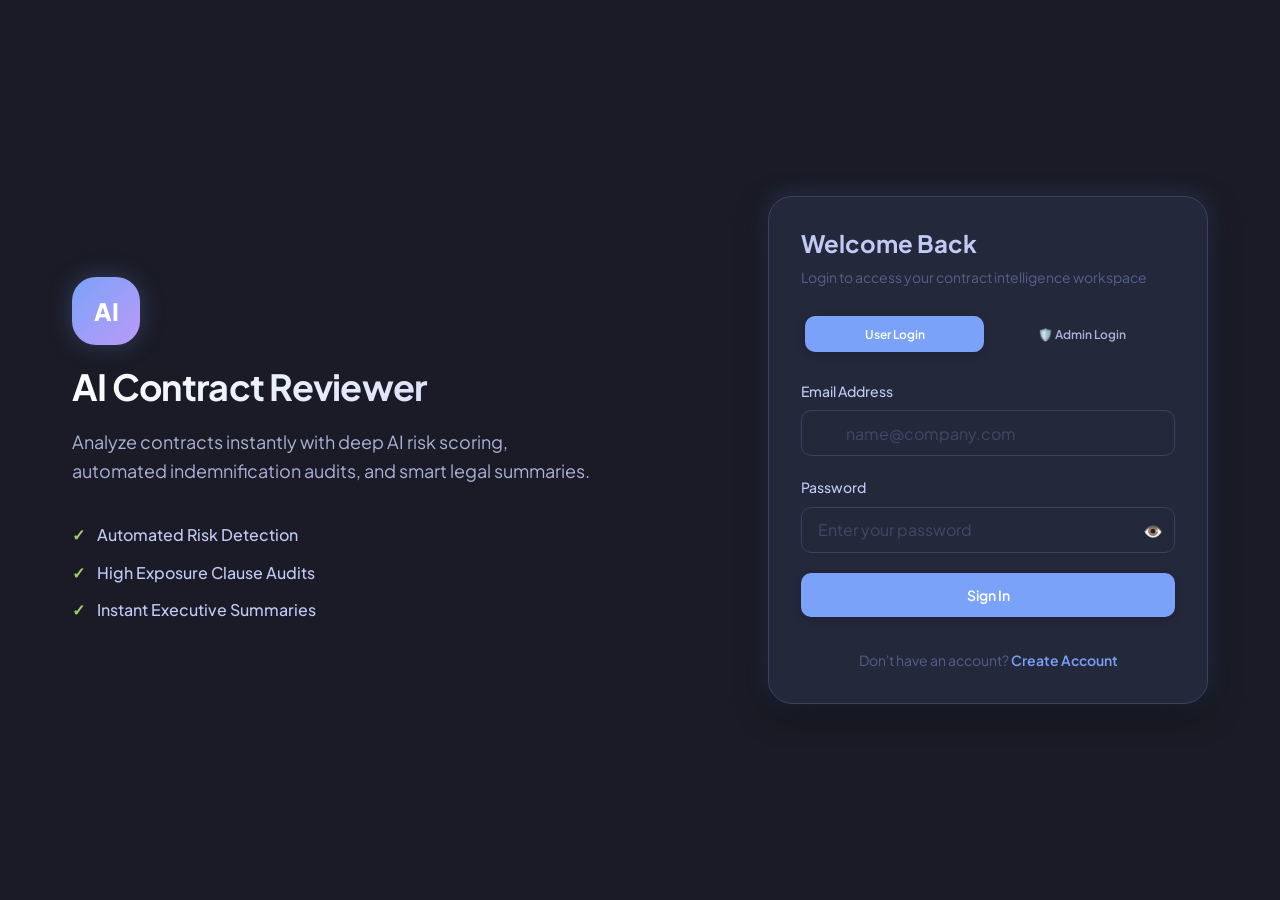
==== Frontend/admin.html @ f188f784 "exist project" ====
<!doctype html>
<html lang="en">
  <head>
    <meta charset="UTF-8" />
    <meta name="viewport" content="width=device-width, initial-scale=1.0" />
    <meta name="description" content="AI Contract Reviewer - Admin Control Panel" />
    <title>AI Contract Reviewer - Admin Panel</title>

    <!-- Global Theme & Component Styles -->
    <link rel="stylesheet" href="./css/theme.css" />
    <link rel="stylesheet" href="./css/components/button.css" />
    <link rel="stylesheet" href="./css/components/card.css" />
    <link rel="stylesheet" href="./css/components/badge.css" />
    <link rel="stylesheet" href="./css/components/input.css" />
    <link rel="stylesheet" href="./css/dashboard.css" />
    <style>
      .admin-badge {
        background: var(--gradient-primary);
        color: #ffffff;
        padding: 0.2rem 0.6rem;
        border-radius: var(--radius-sm);
        font-size: var(--font-xs);
        font-weight: var(--weight-bold);
        letter-spacing: 0.05em;
        text-transform: uppercase;
      }
      .admin-table-container {
        overflow-x: auto;
        border-radius: var(--radius-md);
        border: 1px solid var(--color-border);
        background: var(--color-surface);
      }
      .admin-table {
        width: 100%;
        border-collapse: collapse;
        text-align: left;
        font-size: var(--font-sm);
      }
      .admin-table th, .admin-table td {
        padding: var(--space-4);
        border-bottom: 1px solid var(--color-border-subtle);
      }
      .admin-table th {
        background: var(--color-surface-elevated);
        color: var(--color-text-light);
        font-weight: var(--weight-semibold);
      }
      .admin-table tr:hover {
        background: var(--color-surface-hover);
      }
      .admin-filters {
        display: flex;
        gap: var(--space-4);
        margin-bottom: var(--space-4);
        align-items: center;
        flex-wrap: wrap;
      }
      .pagination {
        display: flex;
        justify-content: space-between;
        align-items: center;
        margin-top: var(--space-4);
      }
      .admin-tab-content {
        display: none;
      }
      .admin-tab-content.active {
        display: block;
      }
      .modal-detail-row {
        display: flex;
        justify-content: space-between;
        padding: var(--space-2) 0;
        border-bottom: 1px solid var(--color-border-subtle);
      }
      .modal-detail-label {
        color: var(--color-text-muted);
        font-weight: var(--weight-medium);
      }
    </style>
  </head>

  <body>
    <!-- Toast Notification Container -->
    <div id="toast-container" class="toast-container"></div>

    <!-- Detail View / Edit Modal -->
    <div id="adminModal" class="modal-backdrop" style="display: none;">
      <div class="modal-content" style="max-width: 650px;">
        <div class="card-header">
          <h2 id="modalTitle" class="card-title">Details</h2>
          <button id="closeModalBtn" class="btn btn-ghost btn-sm" aria-label="Close modal">✕</button>
        </div>
        <div id="modalBody" style="padding: 1.5rem 0;">
          <!-- Dynamic Content -->
        </div>
        <div class="card-footer" style="padding-top: 1rem;">
          <button type="button" id="closeModalFooterBtn" class="btn btn-ghost">Close</button>
        </div>
      </div>
    </div>

    <div class="dashboard">
      <!-- Sidebar -->
      <aside class="sidebar">
        <div class="sidebar-brand">
          <div class="sidebar-logo">ADM</div>
          <h2 class="sidebar-title">Admin Panel</h2>
        </div>

        <nav class="sidebar-nav">
          <button type="button" class="nav-item active" data-admin-tab="dashboard">
            <span class="nav-icon">📈</span> Dashboard Overview
          </button>
          <button type="button" class="nav-item" data-admin-tab="users">
            <span class="nav-icon">👥</span> Manage Users
          </button>
          <button type="button" class="nav-item" data-admin-tab="contracts">
            <span class="nav-icon">📑</span> Manage Contracts
          </button>
        </nav>

        <div class="sidebar-footer">
          <a href="dashboard.html" class="btn btn-outline btn-block mb-2" style="margin-bottom: 0.5rem; text-decoration: none; text-align: center; display: block;">
            👤 User View
          </a>
          <button id="adminLogoutBtn" class="btn btn-ghost btn-block">
            🚪 Logout
          </button>
        </div>
      </aside>

      <!-- Main Admin Content Area -->
      <main class="dashboard-main">
        <!-- Top Navigation Header -->
        <header class="dashboard-header">
          <div class="page-title">
            <h1 id="admin-page-heading">Admin Dashboard</h1>
            <p id="admin-page-subheading">System statistics and overall platform control</p>
          </div>

          <div class="navbar-actions">
            <span class="admin-badge">SYSTEM ADMIN</span>
            <div class="user-profile">
              <div class="avatar" id="admin-avatar">A</div>
              <span id="admin-username" class="username-text">Admin</span>
            </div>
          </div>
        </header>

        <!-- DASHBOARD STATS TAB -->
        <section id="tab-dashboard" class="admin-tab-content active">
          <div class="stats-grid">
            <div class="stat-card">
              <div class="stat-header">
                <span class="stat-title">Total Users</span>
                <span class="stat-icon">👥</span>
              </div>
              <div class="stat-value" id="stat-total-users">0</div>
              <div class="stat-footer">
                <span id="stat-active-users" class="stat-trend trend-up">0 Active Users</span>
              </div>
            </div>

            <div class="stat-card">
              <div class="stat-header">
                <span class="stat-title">Total Contracts</span>
                <span class="stat-icon">📄</span>
              </div>
              <div class="stat-value" id="stat-total-contracts">0</div>
              <div class="stat-footer">
                <span id="stat-completed-contracts" class="stat-trend">0 Analyzed</span>
              </div>
            </div>

            <div class="stat-card">
              <div class="stat-header">
                <span class="stat-title">Total Analyses</span>
                <span class="stat-icon">⚡</span>
              </div>
              <div class="stat-value" id="stat-total-analyses">0</div>
              <div class="stat-footer">
                <span id="stat-failed-contracts" class="stat-trend trend-down">0 Failed</span>
              </div>
            </div>

            <div class="stat-card">
              <div class="stat-header">
                <span class="stat-title">Pending Tasks</span>
                <span class="stat-icon">⏳</span>
              </div>
              <div class="stat-value" id="stat-pending-contracts">0</div>
              <div class="stat-footer">
                <span class="stat-trend">Contracts in queue</span>
              </div>
            </div>
          </div>
        </section>

        <!-- USERS MANAGEMENT TAB -->
        <section id="tab-users" class="admin-tab-content">
          <div class="card">
            <div class="admin-filters">
              <input type="text" id="userSearchInput" class="input" placeholder="Search by username or email..." style="max-width: 300px;" />
              <select id="userActiveFilter" class="input" style="max-width: 180px;">
                <option value="">All Statuses</option>
                <option value="true">Active Only</option>
                <option value="false">Inactive Only</option>
              </select>
              <button id="refreshUsersBtn" class="btn btn-secondary btn-sm">🔄 Refresh</button>
            </div>

            <div class="admin-table-container">
              <table class="admin-table">
                <thead>
                  <tr>
                    <th>ID</th>
                    <th>User</th>
                    <th>Email</th>
                    <th>Status</th>
                    <th>Role</th>
                    <th>Created</th>
                    <th>Actions</th>
                  </tr>
                </thead>
                <tbody id="usersTableBody">
                  <tr><td colspan="7" style="text-align: center;">Loading users...</td></tr>
                </tbody>
              </table>
            </div>

            <div class="pagination">
              <button id="prevUsersBtn" class="btn btn-outline btn-sm" disabled>Previous</button>
              <span id="usersPageInfo" class="text-sm">Page 1</span>
              <button id="nextUsersBtn" class="btn btn-outline btn-sm" disabled>Next</button>
            </div>
          </div>
        </section>

        <!-- CONTRACTS MANAGEMENT TAB -->
        <section id="tab-contracts" class="admin-tab-content">
          <div class="card">
            <div class="admin-filters">
              <input type="text" id="contractSearchInput" class="input" placeholder="Search filename..." style="max-width: 250px;" />
              <select id="contractStatusFilter" class="input" style="max-width: 180px;">
                <option value="">All Statuses</option>
                <option value="uploaded">Uploaded</option>
                <option value="processing">Processing</option>
                <option value="completed">Completed</option>
                <option value="failed">Failed</option>
              </select>
              <button id="refreshContractsBtn" class="btn btn-secondary btn-sm">🔄 Refresh</button>
            </div>

            <div class="admin-table-container">
              <table class="admin-table">
                <thead>
                  <tr>
                    <th>ID</th>
                    <th>Filename</th>
                    <th>User ID</th>
                    <th>Status</th>
                    <th>Size</th>
                    <th>Created</th>
                    <th>Actions</th>
                  </tr>
                </thead>
                <tbody id="contractsTableBody">
                  <tr><td colspan="7" style="text-align: center;">Loading contracts...</td></tr>
                </tbody>
              </table>
            </div>

            <div class="pagination">
              <button id="prevContractsBtn" class="btn btn-outline btn-sm" disabled>Previous</button>
              <span id="contractsPageInfo" class="text-sm">Page 1</span>
              <button id="nextContractsBtn" class="btn btn-outline btn-sm" disabled>Next</button>
            </div>
          </div>
        </section>

      </main>
    </div>

    <!-- API Client & Admin Logic -->
    <script src="./js/api.js"></script>
    <script src="./js/admin.js"></script>
  </body>
</html>
---- Frontend/css/theme.css ----
/* ==========================================
   AI Contract Reviewer - Design System Theme
   Theme: Tokyo Night AI SaaS
========================================== */

@import url('https://fonts.googleapis.com/css2?family=Plus+Jakarta+Sans:wght@300;400;500;600;700;800&family=JetBrains+Mono:wght@400;500;600&display=swap');

:root {
  /* Color Palette - Tokyo Night Premium Dark */
  --color-bg: #1a1b26;
  --color-bg-secondary: #16161e;
  --color-surface: #24283b;
  --color-surface-hover: #2f354f;
  --color-surface-elevated: #1f2335;
  --color-border: #3b4261;
  --color-border-subtle: #292e42;

  /* Accent Colors */
  --color-primary: #7aa2f8;
  --color-primary-hover: #89ddff;
  --color-primary-muted: rgba(122, 162, 247, 0.15);
  --color-secondary: #bb9af7;
  --color-accent: #7dcfff;

  /* Status Colors */
  --color-success: #9ece6a;
  --color-warning: #e0af68;
  --color-danger: #f7768e;
  --color-info: #7dcfff;

  /* Text Colors */
  --color-text-light: #c0caf5;
  --color-text: #a9b1d6;
  --color-text-muted: #565f89;
  --color-text-disabled: #414868;

  /* Gradients */
  --gradient-primary: linear-gradient(135deg, #7aa2f8 0%, #bb9af7 100%);
  --gradient-glow: linear-gradient(135deg, rgba(122, 162, 247, 0.2) 0%, rgba(187, 154, 247, 0.2) 100%);
  --gradient-surface: linear-gradient(180deg, rgba(36, 40, 59, 0.8) 0%, rgba(26, 27, 38, 0.9) 100%);
  --gradient-danger: linear-gradient(135deg, #f7768e 0%, #ff9e64 100%);

  /* Typography */
  --font-family: 'Plus Jakarta Sans', -apple-system, BlinkMacSystemFont, 'Segoe UI', Roboto, sans-serif;
  --font-mono: 'JetBrains Mono', monospace;

  --font-xs: 0.75rem;     /* 12px */
  --font-sm: 0.875rem;    /* 14px */
  --font-md: 1rem;        /* 16px */
  --font-lg: 1.125rem;    /* 18px */
  --font-xl: 1.25rem;     /* 20px */
  --font-2xl: 1.5rem;     /* 24px */
  --font-3xl: 1.875rem;   /* 30px */
  --font-4xl: 2.25rem;    /* 36px */

  --weight-normal: 400;
  --weight-medium: 500;
  --weight-semibold: 600;
  --weight-bold: 700;
  --weight-extrabold: 800;

  /* Spacing */
  --space-1: 0.25rem;   /* 4px */
  --space-2: 0.5rem;    /* 8px */
  --space-3: 0.75rem;   /* 12px */
  --space-4: 1rem;      /* 16px */
  --space-5: 1.25rem;   /* 20px */
  --space-6: 1.5rem;    /* 24px */
  --space-8: 2rem;      /* 32px */
  --space-10: 2.5rem;   /* 40px */
  --space-12: 3rem;     /* 48px */

  /* Border Radii */
  --radius-sm: 6px;
  --radius-md: 10px;
  --radius-lg: 16px;
  --radius-xl: 24px;
  --radius-round: 9999px;

  /* Shadows */
  --shadow-sm: 0 2px 8px rgba(0, 0, 0, 0.2);
  --shadow-md: 0 4px 20px rgba(0, 0, 0, 0.35);
  --shadow-lg: 0 10px 30px rgba(0, 0, 0, 0.5);
  --shadow-glow: 0 0 25px rgba(122, 162, 247, 0.25);

  /* Layout */
  --sidebar-width: 260px;
  --header-height: 70px;
  --container-width: 1200px;
  --z-fixed: 100;
  --z-modal: 1000;

  /* Transitions */
  --transition-fast: 0.15s ease;
  --transition-normal: 0.25s cubic-bezier(0.4, 0, 0.2, 1);
  --transition-slow: 0.4s cubic-bezier(0.4, 0, 0.2, 1);
}

/* ==========================================
   CSS Reset & Base Styles
========================================== */
*, *::before, *::after {
  box-sizing: border-box;
  margin: 0;
  padding: 0;
}

html {
  font-size: 16px;
  scroll-behavior: smooth;
  color-scheme: dark;
}

body {
  font-family: var(--font-family);
  background-color: var(--color-bg);
  color: var(--color-text);
  line-height: 1.6;
  min-height: 100vh;
  -webkit-font-smoothing: antialiased;
  -moz-osx-font-smoothing: grayscale;
  overflow-x: hidden;
}

a {
  color: var(--color-primary);
  text-decoration: none;
  transition: color var(--transition-fast);
}

a:hover {
  color: var(--color-primary-hover);
}

h1, h2, h3, h4, h5, h6 {
  color: var(--color-text-light);
  font-weight: var(--weight-bold);
  line-height: 1.2;
}

button, input, select, textarea {
  font-family: inherit;
  font-size: inherit;
  color: inherit;
}

button {
  cursor: pointer;
  border: none;
  background: none;
}

ul, ol {
  list-style: none;
}

img, svg {
  max-width: 100%;
  display: block;
}

/* Custom Scrollbars */
::-webkit-scrollbar {
  width: 8px;
  height: 8px;
}

::-webkit-scrollbar-track {
  background: var(--color-bg-secondary);
}

::-webkit-scrollbar-thumb {
  background: var(--color-border);
  border-radius: var(--radius-round);
}

::-webkit-scrollbar-thumb:hover {
  background: var(--color-text-muted);
}

/* ==========================================
   Toast Notification Component
========================================== */
.toast-container {
  position: fixed;
  bottom: 24px;
  right: 24px;
  z-index: var(--z-modal);
  display: flex;
  flex-direction: column;
  gap: 12px;
  pointer-events: none;
}

.toast {
  pointer-events: auto;
  min-width: 300px;
  max-width: 420px;
  padding: 14px 18px;
  border-radius: var(--radius-md);
  background: var(--color-surface-elevated);
  border: 1px solid var(--color-border);
  color: var(--color-text-light);
  font-size: var(--font-sm);
  font-weight: var(--weight-medium);
  box-shadow: var(--shadow-lg);
  display: flex;
  align-items: center;
  gap: 12px;
  transform: translateY(20px);
  opacity: 0;
  transition: all var(--transition-normal);
}

.toast.show {
  transform: translateY(0);
  opacity: 1;
}

.toast-success {
  border-left: 4px solid var(--color-success);
}

.toast-error {
  border-left: 4px solid var(--color-danger);
}

.toast-info {
  border-left: 4px solid var(--color-info);
}

/* ==========================================
   Modal Component Overlay
========================================== */
.modal-backdrop {
  position: fixed;
  top: 0;
  left: 0;
  width: 100vw;
  height: 100vh;
  background: rgba(15, 16, 22, 0.75);
  backdrop-filter: blur(8px);
  z-index: var(--z-modal);
  display: flex;
  align-items: center;
  justify-content: center;
  padding: var(--space-4);
  opacity: 0;
  visibility: hidden;
  transition: all var(--transition-normal);
}

.modal-backdrop.active {
  opacity: 1;
  visibility: visible;
}

.modal-content {
  background: var(--color-surface);
  border: 1px solid var(--color-border);
  border-radius: var(--radius-xl);
  width: 100%;
  max-width: 540px;
  padding: var(--space-8);
  box-shadow: var(--shadow-lg), var(--shadow-glow);
  transform: scale(0.95) translateY(10px);
  transition: all var(--transition-normal);
}

.modal-backdrop.active .modal-content {
  transform: scale(1) translateY(0);
}
---- Frontend/css/components/button.css ----
/*
==================================================

AI Contract Reviewer

File:
button.css

Responsibility:
Reusable Button Components

Author:
OpenAI + Parth

Theme:
Tokyo Night AI SaaS

==================================================
*/

/* ==================================================
   BASE BUTTON
================================================== */

.btn {
  display: inline-flex;

  align-items: center;

  justify-content: center;

  gap: var(--space-2);

  height: 44px;

  padding: 0 var(--space-6);

  border-radius: var(--radius-md);

  font-size: var(--font-sm);

  font-weight: var(--weight-semibold);

  font-family: var(--font-family);

  color: var(--color-text-light);

  background: transparent;

  border: 1px solid transparent;

  transition: all var(--transition-normal);

  user-select: none;

  white-space: nowrap;
}

/* ==================================================
   BUTTON HOVER
================================================== */

.btn:hover {
  transform: translateY(-1px);
}

/* ==================================================
   BUTTON ACTIVE
================================================== */

.btn:active {
  transform: translateY(0);
}

/* ==================================================
   BUTTON DISABLED
================================================== */

.btn:disabled {
  opacity: 0.5;

  cursor: not-allowed;

  transform: none;
}

/* ==================================================
   PRIMARY BUTTON
================================================== */

.btn-primary {
  color: #ffffff;

  background: var(--color-primary);

  box-shadow: var(--shadow-sm);
}

.btn-primary:hover {
  background: var(--color-primary-hover);

  box-shadow: var(--shadow-glow);
}

/* ==================================================
   SECONDARY BUTTON
================================================== */

.btn-secondary {
  color: #ffffff;

  background: var(--color-secondary);

  box-shadow: var(--shadow-sm);
}

.btn-secondary:hover {
  opacity: 0.9;

  box-shadow: var(--shadow-glow);
}

/* ==================================================
   OUTLINE BUTTON
================================================== */

.btn-outline {
  color: var(--color-primary);

  background: transparent;

  border: 1px solid var(--color-primary);
}

.btn-outline:hover {
  color: #ffffff;

  background: var(--color-primary);
}

/* ==================================================
   SUCCESS BUTTON
================================================== */

.btn-success {
  color: #ffffff;

  background: var(--color-success);
}

.btn-success:hover {
  filter: brightness(1.1);
}

/* ==================================================
   WARNING BUTTON
================================================== */

.btn-warning {
  color: #ffffff;

  background: var(--color-warning);
}

/* ==================================================
   DANGER BUTTON
================================================== */

.btn-danger {
  color: #ffffff;

  background: var(--color-danger);
}

.btn-danger:hover {
  filter: brightness(1.1);
}

/* ==================================================
   GHOST BUTTON
================================================== */

.btn-ghost {
  color: var(--color-text);

  background: transparent;
}

.btn-ghost:hover {
  background: var(--color-surface-hover);
}

/* ==================================================
   ICON BUTTON
================================================== */

.btn-icon {
  width: 44px;

  height: 44px;

  padding: 0;

  border-radius: var(--radius-md);
}

/* ==================================================
   BUTTON SIZES
================================================== */

/*
   Small
*/

.btn-sm {
  height: 36px;

  padding: 0 var(--space-4);

  font-size: var(--font-xs);
}

/*
   Large
*/

.btn-lg {
  height: 52px;

  padding: 0 var(--space-8);

  font-size: var(--font-md);
}

/* ==================================================
   FULL WIDTH BUTTON
================================================== */

.btn-block {
  width: 100%;
}

/* ==================================================
   LOADING STATE
================================================== */

.btn-loading {
  position: relative;

  color: transparent;

  pointer-events: none;
}

.btn-loading::after {
  content: "";

  width: 18px;

  height: 18px;

  border-radius: 50%;

  border: 2px solid rgba(255, 255, 255, 0.4);

  border-top-color: #ffffff;

  animation: button-spin 0.8s linear infinite;

  position: absolute;
}

/* ==================================================
   BUTTON ANIMATION
================================================== */

@keyframes button-spin {
  from {
    transform: rotate(0deg);
  }

  to {
    transform: rotate(360deg);
  }
}

/* ==================================================
   RESPONSIVE
================================================== */

@media (max-width: 768px) {
  .btn {
    width: 100%;
  }
}
---- Frontend/css/components/card.css ----
/*
==================================================

AI Contract Reviewer

File:
card.css

Responsibility:
Reusable Card Components

Author:
OpenAI + Parth

Theme:
Tokyo Night AI SaaS

==================================================
*/

/* ==================================================
   BASE CARD
================================================== */

.card {
  background: var(--color-surface);

  border: 1px solid var(--color-border);

  border-radius: var(--radius-lg);

  box-shadow: var(--shadow-md);

  padding: var(--space-6);

  transition: all var(--transition-normal);

  overflow: hidden;
}

/* ==================================================
   CARD HOVER
================================================== */

.card-hover:hover {
  transform: translateY(-4px);

  border-color: rgba(122, 162, 247, 0.35);

  box-shadow: var(--shadow-glow);
}

/* ==================================================
   GLASS CARD
================================================== */

.card-glass {
  background: rgba(36, 40, 59, 0.75);

  backdrop-filter: blur(14px);

  border: 1px solid rgba(255, 255, 255, 0.08);
}

/* ==================================================
   CARD HEADER
================================================== */

.card-header {
  display: flex;

  align-items: center;

  justify-content: space-between;

  gap: var(--space-4);

  margin-bottom: var(--space-5);
}

/* ==================================================
   CARD TITLE
================================================== */

.card-title {
  color: var(--color-text-light);

  font-size: var(--font-lg);

  font-weight: var(--weight-semibold);

  line-height: 1.3;
}

/* ==================================================
   CARD DESCRIPTION
================================================== */

.card-description {
  margin-top: var(--space-2);

  color: var(--color-text-muted);

  font-size: var(--font-sm);
}

/* ==================================================
   CARD BODY
================================================== */

.card-body {
  color: var(--color-text);

  font-size: var(--font-md);
}

/* ==================================================
   CARD FOOTER
================================================== */

.card-footer {
  display: flex;

  align-items: center;

  justify-content: flex-end;

  gap: var(--space-3);

  margin-top: var(--space-6);

  padding-top: var(--space-5);

  border-top: 1px solid var(--color-border);
}

/* ==================================================
   CARD VARIANTS
================================================== */

/*
   Primary Accent Card
*/

.card-primary {
  border-color: rgba(122, 162, 247, 0.35);
}

/*
   Success Card
*/

.card-success {
  border-color: rgba(158, 206, 106, 0.35);
}

/*
   Warning Card
*/

.card-warning {
  border-color: rgba(224, 175, 104, 0.35);
}

/*
   Danger Card
*/

.card-danger {
  border-color: rgba(247, 118, 142, 0.35);
}

/* ==================================================
   STAT CARD
================================================== */

.stat-card {
  display: flex;

  flex-direction: column;

  gap: var(--space-3);
}

.stat-label {
  color: var(--color-text-muted);

  font-size: var(--font-sm);

  font-weight: var(--weight-medium);
}

.stat-value {
  color: var(--color-text-light);

  font-size: var(--font-3xl);

  font-weight: var(--weight-bold);
}

/* ==================================================
   ICON CARD
================================================== */

.card-icon {
  width: 48px;

  height: 48px;

  display: flex;

  align-items: center;

  justify-content: center;

  border-radius: var(--radius-md);

  background: rgba(122, 162, 247, 0.15);

  color: var(--color-primary);

  font-size: var(--font-xl);
}

/* ==================================================
   EMPTY CARD
================================================== */

.card-empty {
  text-align: center;

  padding: var(--space-10);
}

.card-empty-title {
  color: var(--color-text-light);

  font-size: var(--font-xl);

  font-weight: var(--weight-semibold);
}

.card-empty-text {
  margin-top: var(--space-3);

  color: var(--color-text-muted);
}

/* ==================================================
   RESPONSIVE
================================================== */

@media (max-width: 768px) {
  .card {
    padding: var(--space-5);
  }

  .card-header {
    flex-direction: column;

    align-items: flex-start;
  }
}
---- Frontend/css/components/badge.css ----
/*
==================================================

AI Contract Reviewer

File:
badge.css

Responsibility:
Reusable Badge Components

Author:
OpenAI + Parth

Theme:
Tokyo Night AI SaaS

==================================================
*/

/* ==================================================
   BASE BADGE
================================================== */

.badge {
  display: inline-flex;

  align-items: center;

  justify-content: center;

  gap: var(--space-1);

  height: 28px;

  padding: 0 var(--space-3);

  border-radius: var(--radius-round);

  font-size: var(--font-xs);

  font-weight: var(--weight-semibold);

  line-height: 1;

  white-space: nowrap;

  border: 1px solid transparent;
}

/* ==================================================
   STATUS BADGES
================================================== */

/*
    Completed
*/

.badge-success {
  color: var(--color-success);

  background: rgba(158, 206, 106, 0.12);

  border-color: rgba(158, 206, 106, 0.25);
}

/*
    Processing
*/

.badge-warning {
  color: var(--color-warning);

  background: rgba(224, 175, 104, 0.12);

  border-color: rgba(224, 175, 104, 0.25);
}

/*
    Failed
*/

.badge-danger {
  color: var(--color-danger);

  background: rgba(247, 118, 142, 0.12);

  border-color: rgba(247, 118, 142, 0.25);
}

/*
    Information
*/

.badge-info {
  color: var(--color-info);

  background: rgba(125, 207, 255, 0.12);

  border-color: rgba(125, 207, 255, 0.25);
}

/* ==================================================
   PRIMARY BADGE
================================================== */

.badge-primary {
  color: var(--color-primary);

  background: rgba(122, 162, 247, 0.12);

  border-color: rgba(122, 162, 247, 0.25);
}

/* ==================================================
   RISK BADGES
================================================== */

/*
   Low Risk
*/

.badge-risk-low {
  color: var(--color-success);

  background: rgba(158, 206, 106, 0.15);
}

/*
   Medium Risk
*/

.badge-risk-medium {
  color: var(--color-warning);

  background: rgba(224, 175, 104, 0.15);
}

/*
   High Risk
*/

.badge-risk-high {
  color: var(--color-danger);

  background: rgba(247, 118, 142, 0.15);
}

/* ==================================================
   DOT BADGE
================================================== */

.badge-dot {
  position: relative;

  padding-left: var(--space-5);
}

.badge-dot::before {
  content: "";

  width: 7px;

  height: 7px;

  border-radius: 50%;

  position: absolute;

  left: var(--space-2);

  background: currentColor;
}

/* ==================================================
   SIZE VARIANTS
================================================== */

/*
   Small
*/

.badge-sm {
  height: 22px;

  padding: 0 var(--space-2);

  font-size: 0.7rem;
}

/*
   Large
*/

.badge-lg {
  height: 34px;

  padding: 0 var(--space-4);

  font-size: var(--font-sm);
}

/* ==================================================
   OUTLINE BADGE
================================================== */

.badge-outline {
  background: transparent;
}

.badge-outline.badge-primary {
  border-color: var(--color-primary);
}

.badge-outline.badge-success {
  border-color: var(--color-success);
}

.badge-outline.badge-danger {
  border-color: var(--color-danger);
}

/* ==================================================
   CONTRACT STATUS HELPERS
================================================== */

.status-processing {
  color: var(--color-warning);

  background: rgba(224, 175, 104, 0.12);
}

.status-completed {
  color: var(--color-success);

  background: rgba(158, 206, 106, 0.12);
}

.status-failed {
  color: var(--color-danger);

  background: rgba(247, 118, 142, 0.12);
}

/* ==================================================
   RESPONSIVE
================================================== */

@media (max-width: 768px) {
  .badge {
    font-size: 0.7rem;
  }
}
---- Frontend/css/components/input.css ----
/*
==================================================

AI Contract Reviewer

File:
input.css

Responsibility:
Reusable Form Components

Author:
OpenAI + Parth

Theme:
Tokyo Night AI SaaS

==================================================
*/

/* ==================================================
   INPUT GROUP
================================================== */

.input-group {
  display: flex;

  flex-direction: column;

  gap: var(--space-2);

  width: 100%;
}

/* ==================================================
   LABEL
================================================== */

.input-label {
  color: var(--color-text-light);

  font-size: var(--font-sm);

  font-weight: var(--weight-medium);
}

/* ==================================================
   BASE INPUT
================================================== */

.input {
  width: 100%;

  height: 46px;

  padding: 0 var(--space-4);

  border-radius: var(--radius-md);

  border: 1px solid var(--color-border);

  background: var(--color-surface);

  color: var(--color-text-light);

  font-size: var(--font-md);

  transition: all var(--transition-normal);
}

/* ==================================================
   INPUT HOVER
================================================== */

.input:hover {
  border-color: rgba(122, 162, 247, 0.35);
}

/* ==================================================
   INPUT FOCUS
================================================== */

.input:focus {
  border-color: var(--color-primary);

  box-shadow: 0 0 0 3px rgba(122, 162, 247, 0.15);
}

/* ==================================================
   PLACEHOLDER
================================================== */

.input::placeholder {
  color: var(--color-text-disabled);
}

/* ==================================================
   TEXTAREA
================================================== */

.textarea {
  min-height: 120px;

  padding: var(--space-4);

  resize: vertical;

  line-height: 1.6;
}

/* ==================================================
   SELECT
================================================== */

.select {
  appearance: none;

  cursor: pointer;
}

/* ==================================================
   INPUT WITH ICON
================================================== */

.input-wrapper {
  position: relative;

  width: 100%;
}

.input-wrapper .input {
  padding-left: 44px;
}

.input-icon {
  position: absolute;

  left: var(--space-4);

  top: 50%;

  transform: translateY(-50%);

  color: var(--color-text-muted);

  pointer-events: none;
}

/* ==================================================
   PASSWORD INPUT
================================================== */

.password-wrapper {
  position: relative;
}

.password-toggle {
  position: absolute;

  right: var(--space-3);

  top: 50%;

  transform: translateY(-50%);

  color: var(--color-text-muted);

  cursor: pointer;

  transition: color var(--transition-fast);
}

.password-toggle:hover {
  color: var(--color-primary);
}

/* ==================================================
   VALIDATION STATES
================================================== */

.input-success {
  border-color: var(--color-success);
}

.input-error {
  border-color: var(--color-danger);
}

.input-warning {
  border-color: var(--color-warning);
}

/* ==================================================
   MESSAGE TEXT
================================================== */

.input-message {
  font-size: var(--font-xs);

  margin-top: var(--space-1);
}

.input-message.success {
  color: var(--color-success);
}

.input-message.error {
  color: var(--color-danger);
}

/* ==================================================
   SEARCH INPUT
================================================== */

.search-input {
  height: 42px;

  border-radius: var(--radius-round);

  background: var(--color-surface-elevated);
}

/* ==================================================
   FILE INPUT
================================================== */

.file-input {
  display: flex;

  align-items: center;

  justify-content: center;

  min-height: 120px;

  border: 1px dashed var(--color-border);

  border-radius: var(--radius-lg);

  cursor: pointer;

  transition: all var(--transition-normal);
}

.file-input:hover {
  border-color: var(--color-primary);

  background: rgba(122, 162, 247, 0.05);
}

/* ==================================================
   DISABLED
================================================== */

.input:disabled {
  opacity: 0.5;

  cursor: not-allowed;
}

/* ==================================================
   RESPONSIVE
================================================== */

@media (max-width: 768px) {
  .input {
    height: 44px;
  }
}
---- Frontend/css/dashboard.css ----
/* ==================================================
   AI Contract Reviewer - Dashboard Layout CSS
   Theme: Tokyo Night AI SaaS
================================================== */

.dashboard {
  min-height: 100vh;
  display: flex;
  background: var(--color-bg);
}

/* Sidebar */
.sidebar {
  width: var(--sidebar-width);
  height: 100vh;
  background: var(--color-surface);
  border-right: 1px solid var(--color-border);
  padding: var(--space-6);
  display: flex;
  flex-direction: column;
  position: fixed;
  left: 0;
  top: 0;
  z-index: var(--z-fixed);
}

.sidebar-brand {
  display: flex;
  align-items: center;
  gap: var(--space-3);
  margin-bottom: var(--space-8);
}

.sidebar-logo {
  width: 40px;
  height: 40px;
  display: flex;
  align-items: center;
  justify-content: center;
  border-radius: var(--radius-md);
  background: var(--gradient-primary);
  color: #ffffff;
  font-weight: var(--weight-extrabold);
  box-shadow: var(--shadow-glow);
}

.sidebar-title {
  color: var(--color-text-light);
  font-size: var(--font-lg);
  font-weight: var(--weight-bold);
}

.sidebar-nav {
  display: flex;
  flex-direction: column;
  gap: var(--space-2);
  flex: 1;
}

.nav-item {
  display: flex;
  align-items: center;
  gap: var(--space-3);
  padding: var(--space-3) var(--space-4);
  border-radius: var(--radius-md);
  color: var(--color-text);
  font-weight: var(--weight-medium);
  font-size: var(--font-sm);
  transition: all var(--transition-normal);
  width: 100%;
  text-align: left;
}

.nav-button {
  border: none;
  background: none;
  cursor: pointer;
}

.nav-item:hover {
  background: var(--color-surface-hover);
  color: var(--color-text-light);
}

.nav-item.active {
  background: var(--color-primary-muted);
  color: var(--color-primary);
  font-weight: var(--weight-semibold);
}

.sidebar-footer {
  padding-top: var(--space-4);
  border-top: 1px solid var(--color-border);
}

/* Main Area */
.dashboard-main {
  margin-left: var(--sidebar-width);
  width: calc(100% - var(--sidebar-width));
  padding: var(--space-8);
  min-height: 100vh;
}

/* Navbar */
.dashboard-header {
  display: flex;
  align-items: center;
  justify-content: space-between;
  margin-bottom: var(--space-8);
  padding-bottom: var(--space-4);
  border-bottom: 1px solid var(--color-border-subtle);
}

.dashboard-header h1 {
  font-size: var(--font-3xl);
  color: var(--color-text-light);
}

.dashboard-header p {
  color: var(--color-text-muted);
  font-size: var(--font-sm);
}

.navbar-actions {
  display: flex;
  align-items: center;
  gap: var(--space-4);
}

.notification-btn {
  position: relative;
  width: 40px;
  height: 40px;
  display: flex;
  align-items: center;
  justify-content: center;
  border-radius: var(--radius-md);
  background: var(--color-surface);
  border: 1px solid var(--color-border);
  font-size: 1.1rem;
  transition: all var(--transition-fast);
}

.notification-btn:hover {
  background: var(--color-surface-hover);
}

.notification-badge {
  position: absolute;
  top: 8px;
  right: 8px;
  width: 8px;
  height: 8px;
  border-radius: 50%;
  background: var(--color-danger);
}

.user-profile {
  display: flex;
  align-items: center;
  gap: var(--space-3);
  padding: 6px 14px;
  background: var(--color-surface);
  border: 1px solid var(--color-border);
  border-radius: var(--radius-round);
}

.avatar {
  width: 32px;
  height: 32px;
  border-radius: 50%;
  background: var(--gradient-primary);
  color: #ffffff;
  display: flex;
  align-items: center;
  justify-content: center;
  font-weight: var(--weight-bold);
  font-size: var(--font-sm);
}

.username-text {
  color: var(--color-text-light);
  font-weight: var(--weight-semibold);
  font-size: var(--font-sm);
}

/* Stats Grid */
.stats-grid {
  display: grid;
  grid-template-columns: repeat(4, 1fr);
  gap: var(--space-5);
  margin-bottom: var(--space-8);
}

.stat-header {
  display: flex;
  align-items: center;
  justify-content: space-between;
  width: 100%;
}

.stat-label {
  color: var(--color-text-muted);
  font-size: var(--font-sm);
  font-weight: var(--weight-medium);
}

.stat-value {
  color: var(--color-text-light);
  font-size: var(--font-3xl);
  font-weight: var(--weight-extrabold);
  margin-top: var(--space-1);
}

/* Contract Table Section */
.contract-section {
  margin-top: var(--space-6);
}

.section-header {
  display: flex;
  justify-content: space-between;
  align-items: center;
  margin-bottom: var(--space-5);
  gap: var(--space-4);
  flex-wrap: wrap;
}

.table-actions {
  display: flex;
  align-items: center;
  gap: var(--space-3);
}

.contract-table-card {
  padding: 0;
  border-radius: var(--radius-lg);
  overflow-x: auto;
}

.contract-table {
  width: 100%;
  border-collapse: collapse;
  text-align: left;
}

.contract-table th {
  padding: var(--space-4) var(--space-6);
  color: var(--color-text-muted);
  font-size: var(--font-xs);
  font-weight: var(--weight-bold);
  text-transform: uppercase;
  letter-spacing: 0.05em;
  border-bottom: 1px solid var(--color-border);
  background: var(--color-surface-elevated);
}

.contract-table td {
  padding: var(--space-4) var(--space-6);
  color: var(--color-text-light);
  border-bottom: 1px solid var(--color-border-subtle);
  font-size: var(--font-sm);
}

.contract-file-link {
  display: inline-flex;
  align-items: center;
  gap: var(--space-2);
  color: var(--color-text-light);
  text-decoration: none;
  font-weight: var(--weight-semibold);
  transition: color var(--transition-fast);
}

.contract-file-link:hover {
  color: var(--color-primary);
  text-decoration: underline;
}

.contract-table tr:hover td {
  background: rgba(122, 162, 247, 0.04);
}

.contract-table tr:last-child td {
  border-bottom: none;
}

.table-loading {
  text-align: center;
  padding: var(--space-8) !important;
  color: var(--color-text-muted);
}

/* Action Buttons inside Table */
.table-action-btns {
  display: flex;
  align-items: center;
  justify-content: flex-end;
  gap: var(--space-2);
}

.btn-icon-sm {
  padding: 6px 12px;
  font-size: var(--font-xs);
}

/* AI Engine Panel */
.ai-panel {
  display: flex;
  flex-direction: column;
  gap: var(--space-5);
}

.ai-content {
  display: grid;
  grid-template-columns: repeat(3, 1fr);
  gap: var(--space-5);
}

.ai-stat-box {
  background: var(--color-surface-elevated);
  padding: var(--space-4) var(--space-5);
  border-radius: var(--radius-md);
  border: 1px solid var(--color-border-subtle);
  display: flex;
  flex-direction: column;
  gap: var(--space-1);
}

.ai-stat-label {
  font-size: var(--font-xs);
  color: var(--color-text-muted);
}

.ai-stat-value {
  font-size: var(--font-md);
  color: var(--color-text-light);
}

.text-success {
  color: var(--color-success);
}

/* File Drop Zone Modal */
.file-drop-content {
  text-align: center;
  display: flex;
  flex-direction: column;
  align-items: center;
  gap: var(--space-2);
}

.file-icon {
  font-size: 2.5rem;
}

.file-hint {
  font-size: var(--font-xs);
  color: var(--color-text-muted);
}

.selected-file-info {
  margin-top: var(--space-3);
  padding: var(--space-3) var(--space-4);
  background: var(--color-primary-muted);
  border: 1px solid var(--color-primary);
  border-radius: var(--radius-md);
  color: var(--color-primary-hover);
  font-size: var(--font-sm);
  font-weight: var(--weight-medium);
}

/* Analysis Rules List */
.analysis-rules-list {
  display: flex;
  flex-direction: column;
  gap: var(--space-3);
}

.rule-row {
  display: flex;
  align-items: center;
  justify-content: space-between;
  gap: var(--space-4);
  padding: var(--space-4) var(--space-5);
  background: var(--color-surface-elevated);
  border: 1px solid var(--color-border);
  border-radius: var(--radius-md);
}

.rule-info strong {
  display: block;
  color: var(--color-text-light);
  font-size: var(--font-sm);
  margin-bottom: 2px;
}

.rule-info p {
  font-size: var(--font-xs);
  color: var(--color-text-muted);
}

/* Settings Form */
.settings-grid {
  max-width: 800px;
}

.form-group-grid .info-label {
  display: block;
  margin-bottom: var(--space-2);
}

/* Responsive */
@media (max-width: 1200px) {
  .stats-grid {
    grid-template-columns: repeat(2, 1fr);
  }

  .ai-content {
    grid-template-columns: 1fr;
  }
}

@media (max-width: 992px) {
  .sidebar {
    display: none;
  }

  .dashboard-main {
    margin-left: 0;
    width: 100%;
    padding: var(--space-4);
  }
}

@media (max-width: 768px) {
  .stats-grid {
    grid-template-columns: 1fr;
  }

  .dashboard-header {
    flex-direction: column;
    align-items: flex-start;
    gap: var(--space-4);
  }

  .section-header {
    flex-direction: column;
    align-items: flex-start;
  }

  .table-actions {
    width: 100%;
    flex-direction: column;
  }

  .table-actions input, .table-actions select, .table-actions button {
    width: 100%;
  }
}
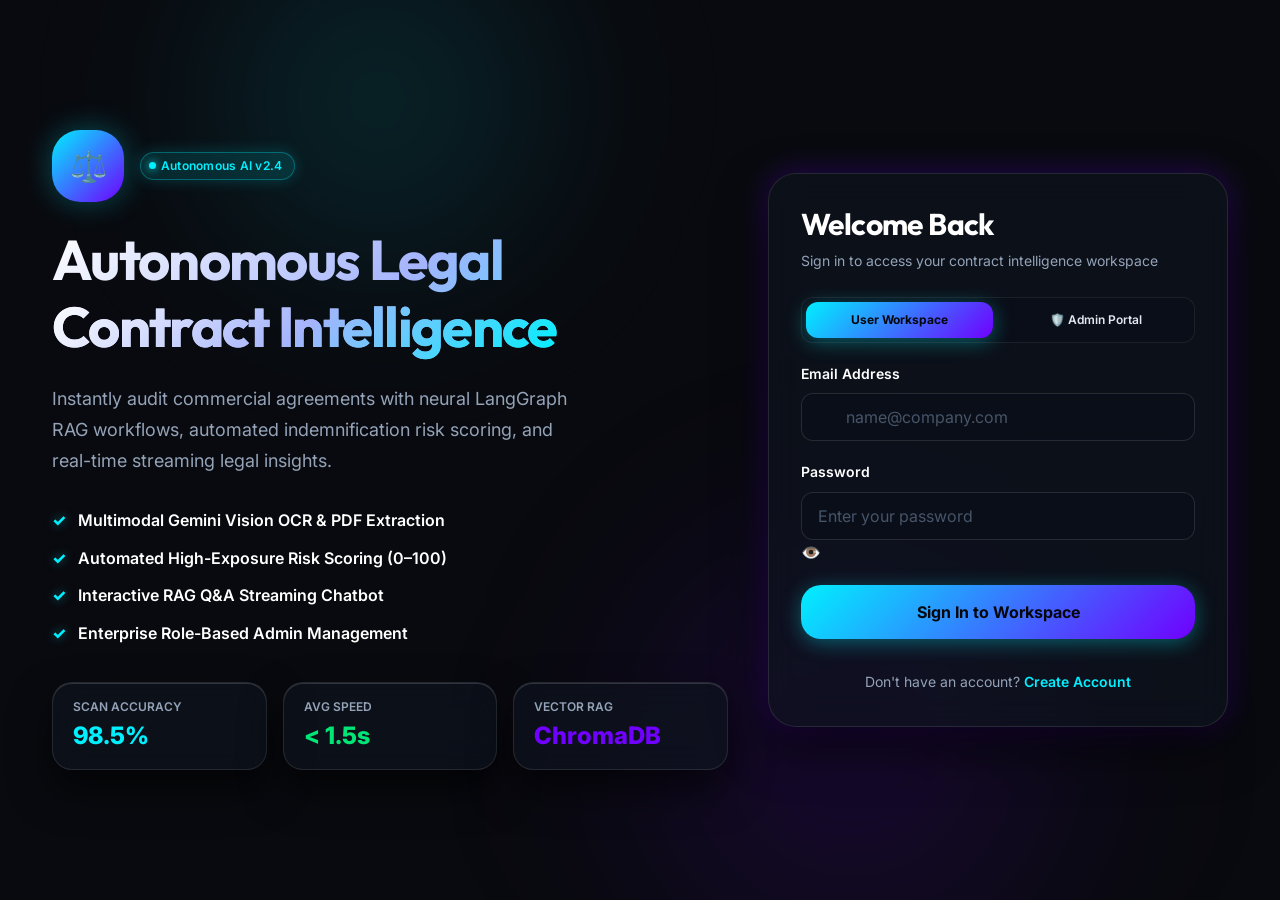
==== commit ce826f53: "Frontend Change Compelitely" ====
--- a/Frontend/admin.html
+++ b/Frontend/admin.html
@@ -16,19 +16,21 @@
     <style>
       .admin-badge {
         background: var(--gradient-primary);
-        color: #ffffff;
-        padding: 0.2rem 0.6rem;
-        border-radius: var(--radius-sm);
+        color: #05070c;
+        padding: 0.3rem 0.8rem;
+        border-radius: var(--radius-round);
         font-size: var(--font-xs);
-        font-weight: var(--weight-bold);
+        font-weight: var(--weight-extrabold);
         letter-spacing: 0.05em;
         text-transform: uppercase;
+        box-shadow: var(--shadow-glow-cyan);
       }
       .admin-table-container {
         overflow-x: auto;
-        border-radius: var(--radius-md);
-        border: 1px solid var(--color-border);
-        background: var(--color-surface);
+        border-radius: var(--radius-lg);
+        border: 1px solid rgba(255, 255, 255, 0.08);
+        background: var(--glass-bg);
+        backdrop-filter: var(--glass-blur);
       }
       .admin-table {
         width: 100%;
@@ -37,21 +39,23 @@
         font-size: var(--font-sm);
       }
       .admin-table th, .admin-table td {
-        padding: var(--space-4);
-        border-bottom: 1px solid var(--color-border-subtle);
+        padding: var(--space-5);
+        border-bottom: 1px solid rgba(255, 255, 255, 0.05);
       }
       .admin-table th {
-        background: var(--color-surface-elevated);
-        color: var(--color-text-light);
-        font-weight: var(--weight-semibold);
-      }
-      .admin-table tr:hover {
-        background: var(--color-surface-hover);
+        background: rgba(10, 14, 24, 0.7);
+        color: var(--color-text-muted);
+        font-weight: var(--weight-bold);
+        text-transform: uppercase;
+        letter-spacing: 0.08em;
+      }
+      .admin-table tr:hover td {
+        background: rgba(0, 240, 255, 0.03);
       }
       .admin-filters {
         display: flex;
         gap: var(--space-4);
-        margin-bottom: var(--space-4);
+        margin-bottom: var(--space-5);
         align-items: center;
         flex-wrap: wrap;
       }
@@ -59,23 +63,13 @@
         display: flex;
         justify-content: space-between;
         align-items: center;
-        margin-top: var(--space-4);
+        margin-top: var(--space-5);
       }
       .admin-tab-content {
         display: none;
       }
       .admin-tab-content.active {
         display: block;
-      }
-      .modal-detail-row {
-        display: flex;
-        justify-content: space-between;
-        padding: var(--space-2) 0;
-        border-bottom: 1px solid var(--color-border-subtle);
-      }
-      .modal-detail-label {
-        color: var(--color-text-muted);
-        font-weight: var(--weight-medium);
       }
     </style>
   </head>
@@ -94,7 +88,7 @@
         <div id="modalBody" style="padding: 1.5rem 0;">
           <!-- Dynamic Content -->
         </div>
-        <div class="card-footer" style="padding-top: 1rem;">
+        <div class="card-footer">
           <button type="button" id="closeModalFooterBtn" class="btn btn-ghost">Close</button>
         </div>
       </div>
@@ -104,25 +98,25 @@
       <!-- Sidebar -->
       <aside class="sidebar">
         <div class="sidebar-brand">
-          <div class="sidebar-logo">ADM</div>
-          <h2 class="sidebar-title">Admin Panel</h2>
+          <div class="sidebar-logo">🛡️</div>
+          <h2 class="sidebar-title">Admin Control</h2>
         </div>
 
         <nav class="sidebar-nav">
           <button type="button" class="nav-item active" data-admin-tab="dashboard">
-            <span class="nav-icon">📈</span> Dashboard Overview
+            <span class="nav-icon">📈</span> System Overview
           </button>
           <button type="button" class="nav-item" data-admin-tab="users">
-            <span class="nav-icon">👥</span> Manage Users
+            <span class="nav-icon">👥</span> User Management
           </button>
           <button type="button" class="nav-item" data-admin-tab="contracts">
-            <span class="nav-icon">📑</span> Manage Contracts
+            <span class="nav-icon">📑</span> Contract Control
           </button>
         </nav>
 
         <div class="sidebar-footer">
           <a href="dashboard.html" class="btn btn-outline btn-block mb-2" style="margin-bottom: 0.5rem; text-decoration: none; text-align: center; display: block;">
-            👤 User View
+            👤 User Workspace
           </a>
           <button id="adminLogoutBtn" class="btn btn-ghost btn-block">
             🚪 Logout
@@ -135,12 +129,12 @@
         <!-- Top Navigation Header -->
         <header class="dashboard-header">
           <div class="page-title">
-            <h1 id="admin-page-heading">Admin Dashboard</h1>
-            <p id="admin-page-subheading">System statistics and overall platform control</p>
+            <h1 id="admin-page-heading">Platform Administration</h1>
+            <p id="admin-page-subheading">System metrics, active user accounts, and contract queue control</p>
           </div>
 
           <div class="navbar-actions">
-            <span class="admin-badge">SYSTEM ADMIN</span>
+            <span class="admin-badge">SUPER ADMIN</span>
             <div class="user-profile">
               <div class="avatar" id="admin-avatar">A</div>
               <span id="admin-username" class="username-text">Admin</span>
@@ -152,46 +146,34 @@
         <section id="tab-dashboard" class="admin-tab-content active">
           <div class="stats-grid">
             <div class="stat-card">
-              <div class="stat-header">
-                <span class="stat-title">Total Users</span>
-                <span class="stat-icon">👥</span>
-              </div>
-              <div class="stat-value" id="stat-total-users">0</div>
-              <div class="stat-footer">
-                <span id="stat-active-users" class="stat-trend trend-up">0 Active Users</span>
-              </div>
-            </div>
-
-            <div class="stat-card">
-              <div class="stat-header">
-                <span class="stat-title">Total Contracts</span>
-                <span class="stat-icon">📄</span>
-              </div>
-              <div class="stat-value" id="stat-total-contracts">0</div>
-              <div class="stat-footer">
-                <span id="stat-completed-contracts" class="stat-trend">0 Analyzed</span>
-              </div>
-            </div>
-
-            <div class="stat-card">
-              <div class="stat-header">
-                <span class="stat-title">Total Analyses</span>
-                <span class="stat-icon">⚡</span>
-              </div>
-              <div class="stat-value" id="stat-total-analyses">0</div>
-              <div class="stat-footer">
-                <span id="stat-failed-contracts" class="stat-trend trend-down">0 Failed</span>
-              </div>
-            </div>
-
-            <div class="stat-card">
-              <div class="stat-header">
-                <span class="stat-title">Pending Tasks</span>
-                <span class="stat-icon">⏳</span>
-              </div>
-              <div class="stat-value" id="stat-pending-contracts">0</div>
-              <div class="stat-footer">
-                <span class="stat-trend">Contracts in queue</span>
+              <div class="stat-icon">👥</div>
+              <div class="stat-info">
+                <span class="stat-label">Platform Users</span>
+                <strong id="stat-total-users" class="stat-value">0</strong>
+              </div>
+            </div>
+
+            <div class="stat-card">
+              <div class="stat-icon" style="color: #00e676; border-color: rgba(0, 230, 118, 0.3); background: rgba(0, 230, 118, 0.12);">📄</div>
+              <div class="stat-info">
+                <span class="stat-label">Total Contracts</span>
+                <strong id="stat-total-contracts" class="stat-value">0</strong>
+              </div>
+            </div>
+
+            <div class="stat-card">
+              <div class="stat-icon" style="color: #00f0ff; border-color: rgba(0, 240, 255, 0.3); background: rgba(0, 240, 255, 0.12);">⚡</div>
+              <div class="stat-info">
+                <span class="stat-label">Total Analyses</span>
+                <strong id="stat-total-analyses" class="stat-value">0</strong>
+              </div>
+            </div>
+
+            <div class="stat-card">
+              <div class="stat-icon" style="color: #ffab00; border-color: rgba(255, 171, 0, 0.3); background: rgba(255, 171, 0, 0.12);">⏳</div>
+              <div class="stat-info">
+                <span class="stat-label">Queue Pending</span>
+                <strong id="stat-pending-contracts" class="stat-value">0</strong>
               </div>
             </div>
           </div>
@@ -199,10 +181,10 @@
 
         <!-- USERS MANAGEMENT TAB -->
         <section id="tab-users" class="admin-tab-content">
-          <div class="card">
+          <div class="card glass-card">
             <div class="admin-filters">
-              <input type="text" id="userSearchInput" class="input" placeholder="Search by username or email..." style="max-width: 300px;" />
-              <select id="userActiveFilter" class="input" style="max-width: 180px;">
+              <input type="text" id="userSearchInput" class="input" placeholder="🔍 Search username or email..." style="max-width: 320px;" />
+              <select id="userActiveFilter" class="input select" style="max-width: 180px;">
                 <option value="">All Statuses</option>
                 <option value="true">Active Only</option>
                 <option value="false">Inactive Only</option>
@@ -220,18 +202,18 @@
                     <th>Status</th>
                     <th>Role</th>
                     <th>Created</th>
-                    <th>Actions</th>
+                    <th style="text-align: right;">Actions</th>
                   </tr>
                 </thead>
                 <tbody id="usersTableBody">
-                  <tr><td colspan="7" style="text-align: center;">Loading users...</td></tr>
+                  <tr><td colspan="7" style="text-align: center; padding: 30px;">Loading users...</td></tr>
                 </tbody>
               </table>
             </div>
 
             <div class="pagination">
               <button id="prevUsersBtn" class="btn btn-outline btn-sm" disabled>Previous</button>
-              <span id="usersPageInfo" class="text-sm">Page 1</span>
+              <span id="usersPageInfo" style="font-size: var(--font-sm); color: var(--color-text-muted);">Page 1</span>
               <button id="nextUsersBtn" class="btn btn-outline btn-sm" disabled>Next</button>
             </div>
           </div>
@@ -239,10 +221,10 @@
 
         <!-- CONTRACTS MANAGEMENT TAB -->
         <section id="tab-contracts" class="admin-tab-content">
-          <div class="card">
+          <div class="card glass-card">
             <div class="admin-filters">
-              <input type="text" id="contractSearchInput" class="input" placeholder="Search filename..." style="max-width: 250px;" />
-              <select id="contractStatusFilter" class="input" style="max-width: 180px;">
+              <input type="text" id="contractSearchInput" class="input" placeholder="🔍 Search filename..." style="max-width: 280px;" />
+              <select id="contractStatusFilter" class="input select" style="max-width: 180px;">
                 <option value="">All Statuses</option>
                 <option value="uploaded">Uploaded</option>
                 <option value="processing">Processing</option>
@@ -262,18 +244,18 @@
                     <th>Status</th>
                     <th>Size</th>
                     <th>Created</th>
-                    <th>Actions</th>
+                    <th style="text-align: right;">Actions</th>
                   </tr>
                 </thead>
                 <tbody id="contractsTableBody">
-                  <tr><td colspan="7" style="text-align: center;">Loading contracts...</td></tr>
+                  <tr><td colspan="7" style="text-align: center; padding: 30px;">Loading contracts...</td></tr>
                 </tbody>
               </table>
             </div>
 
             <div class="pagination">
               <button id="prevContractsBtn" class="btn btn-outline btn-sm" disabled>Previous</button>
-              <span id="contractsPageInfo" class="text-sm">Page 1</span>
+              <span id="contractsPageInfo" style="font-size: var(--font-sm); color: var(--color-text-muted);">Page 1</span>
               <button id="nextContractsBtn" class="btn btn-outline btn-sm" disabled>Next</button>
             </div>
           </div>
--- a/Frontend/css/theme.css
+++ b/Frontend/css/theme.css
@@ -1,47 +1,60 @@
 /* ==========================================
-   AI Contract Reviewer - Design System Theme
-   Theme: Tokyo Night AI SaaS
+   AI Contract Reviewer - Premium Glassmorphism Theme
+   Showcase Theme: Midnight Neon Cyber-Legal AI
 ========================================== */
 
-@import url('https://fonts.googleapis.com/css2?family=Plus+Jakarta+Sans:wght@300;400;500;600;700;800&family=JetBrains+Mono:wght@400;500;600&display=swap');
+@import url('https://fonts.googleapis.com/css2?family=Outfit:wght@300;400;500;600;700;800;900&family=Inter:wght@300;400;500;600;700&family=JetBrains+Mono:wght@400;500;600&display=swap');
 
 :root {
-  /* Color Palette - Tokyo Night Premium Dark */
-  --color-bg: #1a1b26;
-  --color-bg-secondary: #16161e;
-  --color-surface: #24283b;
-  --color-surface-hover: #2f354f;
-  --color-surface-elevated: #1f2335;
-  --color-border: #3b4261;
-  --color-border-subtle: #292e42;
-
-  /* Accent Colors */
-  --color-primary: #7aa2f8;
-  --color-primary-hover: #89ddff;
-  --color-primary-muted: rgba(122, 162, 247, 0.15);
-  --color-secondary: #bb9af7;
-  --color-accent: #7dcfff;
-
-  /* Status Colors */
-  --color-success: #9ece6a;
-  --color-warning: #e0af68;
-  --color-danger: #f7768e;
-  --color-info: #7dcfff;
-
-  /* Text Colors */
-  --color-text-light: #c0caf5;
-  --color-text: #a9b1d6;
-  --color-text-muted: #565f89;
-  --color-text-disabled: #414868;
+  /* Ultra-Deep Midnight Dark Palette */
+  --color-bg: #090a0f;
+  --color-bg-secondary: #0d0f17;
+  --color-surface: rgba(18, 22, 34, 0.7);
+  --color-surface-hover: rgba(28, 34, 52, 0.85);
+  --color-surface-solid: #121622;
+  --color-surface-elevated: rgba(24, 30, 46, 0.8);
+  --color-border: rgba(255, 255, 255, 0.1);
+  --color-border-subtle: rgba(255, 255, 255, 0.05);
+  --color-border-glow: rgba(0, 240, 255, 0.3);
+
+  /* Vibrant Cyber Neon Accents */
+  --color-primary: #00f0ff;
+  --color-primary-hover: #33f3ff;
+  --color-primary-muted: rgba(0, 240, 255, 0.12);
+  --color-secondary: #7000ff;
+  --color-secondary-hover: #8b29ff;
+  --color-accent: #00ff88;
+
+  /* Risk & Status Colors */
+  --color-success: #00e676;
+  --color-warning: #ffab00;
+  --color-danger: #ff1744;
+  --color-info: #00f0ff;
+
+  /* Crisp Typography Colors */
+  --color-text-light: #ffffff;
+  --color-text: #e2e8f0;
+  --color-text-muted: #94a3b8;
+  --color-text-disabled: #475569;
+
+  /* Glassmorphism Tokens */
+  --glass-bg: rgba(15, 20, 32, 0.65);
+  --glass-bg-hover: rgba(22, 29, 46, 0.8);
+  --glass-border: 1px solid rgba(255, 255, 255, 0.1);
+  --glass-blur: blur(16px);
+  --glass-shadow: 0 20px 40px rgba(0, 0, 0, 0.6), inset 0 1px 0 rgba(255, 255, 255, 0.15);
 
   /* Gradients */
-  --gradient-primary: linear-gradient(135deg, #7aa2f8 0%, #bb9af7 100%);
-  --gradient-glow: linear-gradient(135deg, rgba(122, 162, 247, 0.2) 0%, rgba(187, 154, 247, 0.2) 100%);
-  --gradient-surface: linear-gradient(180deg, rgba(36, 40, 59, 0.8) 0%, rgba(26, 27, 38, 0.9) 100%);
-  --gradient-danger: linear-gradient(135deg, #f7768e 0%, #ff9e64 100%);
-
-  /* Typography */
-  --font-family: 'Plus Jakarta Sans', -apple-system, BlinkMacSystemFont, 'Segoe UI', Roboto, sans-serif;
+  --gradient-primary: linear-gradient(135deg, #00f0ff 0%, #7000ff 100%);
+  --gradient-accent: linear-gradient(135deg, #7000ff 0%, #ff007f 100%);
+  --gradient-glow: linear-gradient(135deg, rgba(0, 240, 255, 0.25) 0%, rgba(112, 0, 255, 0.25) 100%);
+  --gradient-surface: linear-gradient(180deg, rgba(20, 26, 42, 0.7) 0%, rgba(10, 14, 24, 0.85) 100%);
+  --gradient-danger: linear-gradient(135deg, #ff1744 0%, #ff9100 100%);
+  --gradient-text: linear-gradient(135deg, #ffffff 0%, #a5b4fc 50%, #00f0ff 100%);
+
+  /* Typography Fonts */
+  --font-family: 'Inter', -apple-system, BlinkMacSystemFont, 'Segoe UI', Roboto, sans-serif;
+  --font-heading: 'Outfit', -apple-system, BlinkMacSystemFont, sans-serif;
   --font-mono: 'JetBrains Mono', monospace;
 
   --font-xs: 0.75rem;     /* 12px */
@@ -51,7 +64,8 @@
   --font-xl: 1.25rem;     /* 20px */
   --font-2xl: 1.5rem;     /* 24px */
   --font-3xl: 1.875rem;   /* 30px */
-  --font-4xl: 2.25rem;    /* 36px */
+  --font-4xl: 2.5rem;     /* 40px */
+  --font-5xl: 3.5rem;     /* 56px */
 
   --weight-normal: 400;
   --weight-medium: 500;
@@ -60,45 +74,44 @@
   --weight-extrabold: 800;
 
   /* Spacing */
-  --space-1: 0.25rem;   /* 4px */
-  --space-2: 0.5rem;    /* 8px */
-  --space-3: 0.75rem;   /* 12px */
-  --space-4: 1rem;      /* 16px */
-  --space-5: 1.25rem;   /* 20px */
-  --space-6: 1.5rem;    /* 24px */
-  --space-8: 2rem;      /* 32px */
-  --space-10: 2.5rem;   /* 40px */
-  --space-12: 3rem;     /* 48px */
+  --space-1: 0.25rem;
+  --space-2: 0.5rem;
+  --space-3: 0.75rem;
+  --space-4: 1rem;
+  --space-5: 1.25rem;
+  --space-6: 1.5rem;
+  --space-8: 2rem;
+  --space-10: 2.5rem;
+  --space-12: 3rem;
 
   /* Border Radii */
-  --radius-sm: 6px;
-  --radius-md: 10px;
-  --radius-lg: 16px;
-  --radius-xl: 24px;
+  --radius-sm: 8px;
+  --radius-md: 12px;
+  --radius-lg: 20px;
+  --radius-xl: 28px;
   --radius-round: 9999px;
 
   /* Shadows */
-  --shadow-sm: 0 2px 8px rgba(0, 0, 0, 0.2);
-  --shadow-md: 0 4px 20px rgba(0, 0, 0, 0.35);
-  --shadow-lg: 0 10px 30px rgba(0, 0, 0, 0.5);
-  --shadow-glow: 0 0 25px rgba(122, 162, 247, 0.25);
+  --shadow-sm: 0 4px 12px rgba(0, 0, 0, 0.3);
+  --shadow-md: 0 8px 30px rgba(0, 0, 0, 0.5);
+  --shadow-lg: 0 20px 50px rgba(0, 0, 0, 0.7);
+  --shadow-glow-cyan: 0 0 30px rgba(0, 240, 255, 0.3);
+  --shadow-glow-purple: 0 0 30px rgba(112, 0, 255, 0.35);
 
   /* Layout */
   --sidebar-width: 260px;
-  --header-height: 70px;
-  --container-width: 1200px;
+  --header-height: 76px;
+  --container-width: 1240px;
   --z-fixed: 100;
   --z-modal: 1000;
 
   /* Transitions */
-  --transition-fast: 0.15s ease;
-  --transition-normal: 0.25s cubic-bezier(0.4, 0, 0.2, 1);
-  --transition-slow: 0.4s cubic-bezier(0.4, 0, 0.2, 1);
-}
-
-/* ==========================================
-   CSS Reset & Base Styles
-========================================== */
+  --transition-fast: 0.15s cubic-bezier(0.4, 0, 0.2, 1);
+  --transition-normal: 0.3s cubic-bezier(0.4, 0, 0.2, 1);
+  --transition-bounce: 0.4s cubic-bezier(0.175, 0.885, 0.32, 1.275);
+}
+
+/* Base Reset */
 *, *::before, *::after {
   box-sizing: border-box;
   margin: 0;
@@ -120,22 +133,60 @@
   -webkit-font-smoothing: antialiased;
   -moz-osx-font-smoothing: grayscale;
   overflow-x: hidden;
+  position: relative;
+}
+
+/* Ambient Background Mesh Spheres */
+body::before {
+  content: "";
+  position: fixed;
+  top: -150px;
+  left: 10%;
+  width: 500px;
+  height: 500px;
+  background: radial-gradient(circle, rgba(0, 240, 255, 0.15) 0%, rgba(0, 0, 0, 0) 70%);
+  filter: blur(80px);
+  z-index: -2;
+  pointer-events: none;
+  animation: floatOrb 12s infinite alternate ease-in-out;
+}
+
+body::after {
+  content: "";
+  position: fixed;
+  bottom: -150px;
+  right: 10%;
+  width: 600px;
+  height: 600px;
+  background: radial-gradient(circle, rgba(112, 0, 255, 0.18) 0%, rgba(0, 0, 0, 0) 70%);
+  filter: blur(90px);
+  z-index: -1;
+  pointer-events: none;
+  animation: floatOrb 16s infinite alternate-reverse ease-in-out;
+}
+
+@keyframes floatOrb {
+  0% { transform: translate(0, 0) scale(1); }
+  100% { transform: translate(40px, 50px) scale(1.1); }
 }
 
 a {
   color: var(--color-primary);
   text-decoration: none;
-  transition: color var(--transition-fast);
+  transition: all var(--transition-fast);
 }
 
 a:hover {
   color: var(--color-primary-hover);
+  text-shadow: 0 0 10px rgba(0, 240, 255, 0.4);
 }
 
 h1, h2, h3, h4, h5, h6 {
+  font-family: var(--font-heading);
   color: var(--color-text-light);
   font-weight: var(--weight-bold);
   line-height: 1.2;
+  letter-spacing: -0.02em;
 }
 
 button, input, select, textarea {
@@ -150,16 +201,32 @@
   background: none;
 }
 
-ul, ol {
-  list-style: none;
-}
-
-img, svg {
-  max-width: 100%;
-  display: block;
-}
-
-/* Custom Scrollbars */
+/* Text Gradient Utility */
+.gradient-text {
+  background: var(--gradient-text);
+  -webkit-background-clip: text;
+  -webkit-text-fill-color: transparent;
+  display: inline-block;
+}
+
+/* Glass Card Component Utility */
+.glass-card {
+  background: var(--glass-bg);
+  backdrop-filter: var(--glass-blur);
+  -webkit-backdrop-filter: var(--glass-blur);
+  border: var(--glass-border);
+  border-radius: var(--radius-lg);
+  box-shadow: var(--glass-shadow);
+  transition: all var(--transition-normal);
+}
+
+.glass-card:hover {
+  background: var(--glass-bg-hover);
+  border-color: rgba(0, 240, 255, 0.25);
+  box-shadow: var(--glass-shadow), var(--shadow-glow-cyan);
+}
+
+/* Scrollbars */
 ::-webkit-scrollbar {
   width: 8px;
   height: 8px;
@@ -170,21 +237,19 @@
 }
 
 ::-webkit-scrollbar-thumb {
-  background: var(--color-border);
+  background: rgba(255, 255, 255, 0.15);
   border-radius: var(--radius-round);
 }
 
 ::-webkit-scrollbar-thumb:hover {
-  background: var(--color-text-muted);
-}
-
-/* ==========================================
-   Toast Notification Component
-========================================== */
+  background: var(--color-primary);
+}
+
+/* Toast Notification */
 .toast-container {
   position: fixed;
-  bottom: 24px;
-  right: 24px;
+  bottom: 28px;
+  right: 28px;
   z-index: var(--z-modal);
   display: flex;
   flex-direction: column;
@@ -194,52 +259,55 @@
 
 .toast {
   pointer-events: auto;
-  min-width: 300px;
-  max-width: 420px;
-  padding: 14px 18px;
+  min-width: 320px;
+  max-width: 440px;
+  padding: 16px 20px;
   border-radius: var(--radius-md);
-  background: var(--color-surface-elevated);
-  border: 1px solid var(--color-border);
+  background: var(--glass-bg);
+  backdrop-filter: var(--glass-blur);
+  border: 1px solid rgba(255, 255, 255, 0.12);
   color: var(--color-text-light);
   font-size: var(--font-sm);
   font-weight: var(--weight-medium);
   box-shadow: var(--shadow-lg);
   display: flex;
   align-items: center;
-  gap: 12px;
-  transform: translateY(20px);
+  gap: 14px;
+  transform: translateY(20px) scale(0.95);
   opacity: 0;
   transition: all var(--transition-normal);
 }
 
 .toast.show {
-  transform: translateY(0);
+  transform: translateY(0) scale(1);
   opacity: 1;
 }
 
 .toast-success {
   border-left: 4px solid var(--color-success);
+  box-shadow: 0 10px 30px rgba(0, 230, 118, 0.2);
 }
 
 .toast-error {
   border-left: 4px solid var(--color-danger);
+  box-shadow: 0 10px 30px rgba(255, 23, 68, 0.2);
 }
 
 .toast-info {
   border-left: 4px solid var(--color-info);
-}
-
-/* ==========================================
-   Modal Component Overlay
-========================================== */
+  box-shadow: 0 10px 30px rgba(0, 240, 255, 0.2);
+}
+
+/* Modal Overlay */
 .modal-backdrop {
   position: fixed;
   top: 0;
   left: 0;
   width: 100vw;
   height: 100vh;
-  background: rgba(15, 16, 22, 0.75);
-  backdrop-filter: blur(8px);
+  background: rgba(5, 7, 12, 0.85);
+  backdrop-filter: blur(12px);
+  -webkit-backdrop-filter: blur(12px);
   z-index: var(--z-modal);
   display: flex;
   align-items: center;
@@ -256,15 +324,16 @@
 }
 
 .modal-content {
-  background: var(--color-surface);
-  border: 1px solid var(--color-border);
+  background: rgba(18, 24, 38, 0.95);
+  backdrop-filter: var(--glass-blur);
+  border: 1px solid rgba(0, 240, 255, 0.2);
   border-radius: var(--radius-xl);
   width: 100%;
-  max-width: 540px;
+  max-width: 560px;
   padding: var(--space-8);
-  box-shadow: var(--shadow-lg), var(--shadow-glow);
-  transform: scale(0.95) translateY(10px);
-  transition: all var(--transition-normal);
+  box-shadow: var(--shadow-lg), var(--shadow-glow-cyan);
+  transform: scale(0.9) translateY(20px);
+  transition: all var(--transition-bounce);
 }
 
 .modal-backdrop.active .modal-content {
--- a/Frontend/css/components/button.css
+++ b/Frontend/css/components/button.css
@@ -1,295 +1,164 @@
-/*
-==================================================
-
-AI Contract Reviewer
-
-File:
-button.css
-
-Responsibility:
-Reusable Button Components
-
-Author:
-OpenAI + Parth
-
-Theme:
-Tokyo Night AI SaaS
-
-==================================================
-*/
-
 /* ==================================================
-   BASE BUTTON
+   AI Contract Reviewer - Reusable Button Component
+   Theme: Midnight Neon Glassmorphism
 ================================================== */
 
 .btn {
   display: inline-flex;
-
   align-items: center;
-
   justify-content: center;
-
   gap: var(--space-2);
-
-  height: 44px;
-
+  height: 46px;
   padding: 0 var(--space-6);
-
   border-radius: var(--radius-md);
-
   font-size: var(--font-sm);
-
   font-weight: var(--weight-semibold);
-
   font-family: var(--font-family);
-
   color: var(--color-text-light);
-
   background: transparent;
-
   border: 1px solid transparent;
-
   transition: all var(--transition-normal);
-
   user-select: none;
-
   white-space: nowrap;
+  position: relative;
+  overflow: hidden;
 }
 
-/* ==================================================
-   BUTTON HOVER
-================================================== */
-
 .btn:hover {
-  transform: translateY(-1px);
+  transform: translateY(-2px);
 }
-
-/* ==================================================
-   BUTTON ACTIVE
-================================================== */
 
 .btn:active {
   transform: translateY(0);
 }
 
-/* ==================================================
-   BUTTON DISABLED
-================================================== */
-
 .btn:disabled {
   opacity: 0.5;
-
   cursor: not-allowed;
-
-  transform: none;
+  transform: none !important;
+  box-shadow: none !important;
 }
 
-/* ==================================================
-   PRIMARY BUTTON
-================================================== */
-
+/* Primary Neon Gradient Button */
 .btn-primary {
-  color: #ffffff;
-
-  background: var(--color-primary);
-
-  box-shadow: var(--shadow-sm);
+  color: #05070c;
+  background: var(--gradient-primary);
+  border: none;
+  font-weight: var(--weight-bold);
+  box-shadow: 0 4px 20px rgba(0, 240, 255, 0.35);
 }
 
 .btn-primary:hover {
-  background: var(--color-primary-hover);
-
-  box-shadow: var(--shadow-glow);
+  box-shadow: 0 6px 28px rgba(0, 240, 255, 0.6), 0 0 40px rgba(112, 0, 255, 0.4);
+  color: #000000;
 }
 
-/* ==================================================
-   SECONDARY BUTTON
-================================================== */
-
+/* Secondary Glass Button */
 .btn-secondary {
-  color: #ffffff;
-
-  background: var(--color-secondary);
-
-  box-shadow: var(--shadow-sm);
+  color: var(--color-text-light);
+  background: rgba(112, 0, 255, 0.25);
+  border: 1px solid rgba(112, 0, 255, 0.4);
+  backdrop-filter: blur(8px);
 }
 
 .btn-secondary:hover {
-  opacity: 0.9;
-
-  box-shadow: var(--shadow-glow);
+  background: rgba(112, 0, 255, 0.45);
+  box-shadow: var(--shadow-glow-purple);
 }
 
-/* ==================================================
-   OUTLINE BUTTON
-================================================== */
-
+/* Glass Outline Button */
 .btn-outline {
   color: var(--color-primary);
-
-  background: transparent;
-
-  border: 1px solid var(--color-primary);
+  background: rgba(0, 240, 255, 0.05);
+  border: 1px solid rgba(0, 240, 255, 0.3);
+  backdrop-filter: blur(8px);
 }
 
 .btn-outline:hover {
-  color: #ffffff;
-
+  color: #000000;
   background: var(--color-primary);
+  box-shadow: var(--shadow-glow-cyan);
 }
 
-/* ==================================================
-   SUCCESS BUTTON
-================================================== */
-
+/* Success Button */
 .btn-success {
-  color: #ffffff;
-
+  color: #000;
   background: var(--color-success);
+  font-weight: var(--weight-bold);
+  box-shadow: 0 4px 20px rgba(0, 230, 118, 0.35);
 }
 
 .btn-success:hover {
-  filter: brightness(1.1);
+  box-shadow: 0 6px 28px rgba(0, 230, 118, 0.6);
 }
 
-/* ==================================================
-   WARNING BUTTON
-================================================== */
-
-.btn-warning {
-  color: #ffffff;
-
-  background: var(--color-warning);
-}
-
-/* ==================================================
-   DANGER BUTTON
-================================================== */
-
+/* Danger Button */
 .btn-danger {
   color: #ffffff;
-
-  background: var(--color-danger);
+  background: var(--gradient-danger);
+  box-shadow: 0 4px 20px rgba(255, 23, 68, 0.35);
 }
 
 .btn-danger:hover {
-  filter: brightness(1.1);
+  box-shadow: 0 6px 28px rgba(255, 23, 68, 0.6);
 }
 
-/* ==================================================
-   GHOST BUTTON
-================================================== */
-
+/* Ghost Button */
 .btn-ghost {
   color: var(--color-text);
-
   background: transparent;
 }
 
 .btn-ghost:hover {
-  background: var(--color-surface-hover);
+  color: var(--color-text-light);
+  background: var(--glass-bg-hover);
+  border-color: rgba(255, 255, 255, 0.1);
 }
 
-/* ==================================================
-   ICON BUTTON
-================================================== */
-
+/* Icon Button */
 .btn-icon {
   width: 44px;
-
   height: 44px;
-
   padding: 0;
-
   border-radius: var(--radius-md);
 }
 
-/* ==================================================
-   BUTTON SIZES
-================================================== */
-
-/*
-   Small
-*/
-
+/* Button Sizes */
 .btn-sm {
   height: 36px;
-
   padding: 0 var(--space-4);
-
   font-size: var(--font-xs);
 }
 
-/*
-   Large
-*/
-
 .btn-lg {
-  height: 52px;
-
+  height: 54px;
   padding: 0 var(--space-8);
-
   font-size: var(--font-md);
+  border-radius: var(--radius-lg);
 }
-
-/* ==================================================
-   FULL WIDTH BUTTON
-================================================== */
 
 .btn-block {
   width: 100%;
 }
 
-/* ==================================================
-   LOADING STATE
-================================================== */
-
+/* Loading Spinner */
 .btn-loading {
-  position: relative;
-
-  color: transparent;
-
+  color: transparent !important;
   pointer-events: none;
 }
 
 .btn-loading::after {
   content: "";
-
-  width: 18px;
-
-  height: 18px;
-
+  width: 20px;
+  height: 20px;
   border-radius: 50%;
-
   border: 2px solid rgba(255, 255, 255, 0.4);
-
   border-top-color: #ffffff;
-
   animation: button-spin 0.8s linear infinite;
-
   position: absolute;
 }
 
-/* ==================================================
-   BUTTON ANIMATION
-================================================== */
-
 @keyframes button-spin {
-  from {
-    transform: rotate(0deg);
-  }
-
-  to {
-    transform: rotate(360deg);
-  }
+  from { transform: rotate(0deg); }
+  to { transform: rotate(360deg); }
 }
-
-/* ==================================================
-   RESPONSIVE
-================================================== */
-
-@media (max-width: 768px) {
-  .btn {
-    width: 100%;
-  }
-}
--- a/Frontend/css/components/card.css
+++ b/Frontend/css/components/card.css
@@ -1,263 +1,117 @@
-/*
-==================================================
-
-AI Contract Reviewer
-
-File:
-card.css
-
-Responsibility:
-Reusable Card Components
-
-Author:
-OpenAI + Parth
-
-Theme:
-Tokyo Night AI SaaS
-
-==================================================
-*/
-
 /* ==================================================
-   BASE CARD
+   AI Contract Reviewer - Reusable Card Component
+   Theme: Midnight Glass Cards
 ================================================== */
 
 .card {
-  background: var(--color-surface);
-
-  border: 1px solid var(--color-border);
-
+  background: var(--glass-bg);
+  backdrop-filter: var(--glass-blur);
+  -webkit-backdrop-filter: var(--glass-blur);
+  border: var(--glass-border);
   border-radius: var(--radius-lg);
-
-  box-shadow: var(--shadow-md);
-
+  box-shadow: var(--glass-shadow);
   padding: var(--space-6);
-
   transition: all var(--transition-normal);
-
   overflow: hidden;
+  position: relative;
 }
 
-/* ==================================================
-   CARD HOVER
-================================================== */
-
-.card-hover:hover {
+.card:hover, .card-hover:hover {
+  background: var(--glass-bg-hover);
+  border-color: rgba(0, 240, 255, 0.3);
   transform: translateY(-4px);
-
-  border-color: rgba(122, 162, 247, 0.35);
-
-  box-shadow: var(--shadow-glow);
+  box-shadow: var(--shadow-lg), var(--shadow-glow-cyan);
 }
-
-/* ==================================================
-   GLASS CARD
-================================================== */
-
-.card-glass {
-  background: rgba(36, 40, 59, 0.75);
-
-  backdrop-filter: blur(14px);
-
-  border: 1px solid rgba(255, 255, 255, 0.08);
-}
-
-/* ==================================================
-   CARD HEADER
-================================================== */
 
 .card-header {
   display: flex;
-
   align-items: center;
-
   justify-content: space-between;
-
   gap: var(--space-4);
-
-  margin-bottom: var(--space-5);
+  margin-bottom: var(--space-4);
 }
-
-/* ==================================================
-   CARD TITLE
-================================================== */
 
 .card-title {
   color: var(--color-text-light);
-
   font-size: var(--font-lg);
-
-  font-weight: var(--weight-semibold);
-
-  line-height: 1.3;
+  font-weight: var(--weight-bold);
+  font-family: var(--font-heading);
+  letter-spacing: -0.01em;
 }
 
-/* ==================================================
-   CARD DESCRIPTION
-================================================== */
-
 .card-description {
-  margin-top: var(--space-2);
-
+  margin-top: var(--space-1);
   color: var(--color-text-muted);
-
   font-size: var(--font-sm);
 }
 
-/* ==================================================
-   CARD BODY
-================================================== */
-
 .card-body {
   color: var(--color-text);
-
   font-size: var(--font-md);
 }
 
-/* ==================================================
-   CARD FOOTER
-================================================== */
-
 .card-footer {
   display: flex;
-
   align-items: center;
-
-  justify-content: flex-end;
-
+  justify-content: space-between;
   gap: var(--space-3);
-
   margin-top: var(--space-6);
-
-  padding-top: var(--space-5);
-
-  border-top: 1px solid var(--color-border);
+  padding-top: var(--space-4);
+  border-top: 1px solid rgba(255, 255, 255, 0.08);
 }
 
-/* ==================================================
-   CARD VARIANTS
-================================================== */
-
-/*
-   Primary Accent Card
-*/
-
-.card-primary {
-  border-color: rgba(122, 162, 247, 0.35);
+/* Stat Widget Cards */
+.stat-card {
+  display: flex;
+  align-items: center;
+  gap: var(--space-5);
+  padding: var(--space-6);
+  background: rgba(18, 24, 38, 0.7);
+  backdrop-filter: var(--glass-blur);
+  border: 1px solid rgba(255, 255, 255, 0.08);
+  border-radius: var(--radius-lg);
+  transition: all var(--transition-normal);
 }
 
-/*
-   Success Card
-*/
-
-.card-success {
-  border-color: rgba(158, 206, 106, 0.35);
+.stat-card:hover {
+  border-color: rgba(0, 240, 255, 0.3);
+  transform: translateY(-3px);
+  box-shadow: 0 12px 30px rgba(0, 0, 0, 0.5), 0 0 20px rgba(0, 240, 255, 0.15);
 }
 
-/*
-   Warning Card
-*/
-
-.card-warning {
-  border-color: rgba(224, 175, 104, 0.35);
+.stat-icon {
+  width: 54px;
+  height: 54px;
+  border-radius: var(--radius-md);
+  display: flex;
+  align-items: center;
+  justify-content: center;
+  font-size: 1.6rem;
+  background: rgba(0, 240, 255, 0.12);
+  color: var(--color-primary);
+  border: 1px solid rgba(0, 240, 255, 0.25);
+  box-shadow: 0 0 15px rgba(0, 240, 255, 0.2);
 }
 
-/*
-   Danger Card
-*/
-
-.card-danger {
-  border-color: rgba(247, 118, 142, 0.35);
-}
-
-/* ==================================================
-   STAT CARD
-================================================== */
-
-.stat-card {
+.stat-info {
   display: flex;
-
   flex-direction: column;
-
-  gap: var(--space-3);
 }
 
 .stat-label {
   color: var(--color-text-muted);
-
-  font-size: var(--font-sm);
-
-  font-weight: var(--weight-medium);
+  font-size: var(--font-xs);
+  font-weight: var(--weight-semibold);
+  text-transform: uppercase;
+  letter-spacing: 0.05em;
 }
 
 .stat-value {
   color: var(--color-text-light);
-
   font-size: var(--font-3xl);
-
-  font-weight: var(--weight-bold);
+  font-weight: var(--weight-extrabold);
+  font-family: var(--font-heading);
+  background: var(--gradient-text);
+  -webkit-background-clip: text;
+  -webkit-text-fill-color: transparent;
 }
-
-/* ==================================================
-   ICON CARD
-================================================== */
-
-.card-icon {
-  width: 48px;
-
-  height: 48px;
-
-  display: flex;
-
-  align-items: center;
-
-  justify-content: center;
-
-  border-radius: var(--radius-md);
-
-  background: rgba(122, 162, 247, 0.15);
-
-  color: var(--color-primary);
-
-  font-size: var(--font-xl);
-}
-
-/* ==================================================
-   EMPTY CARD
-================================================== */
-
-.card-empty {
-  text-align: center;
-
-  padding: var(--space-10);
-}
-
-.card-empty-title {
-  color: var(--color-text-light);
-
-  font-size: var(--font-xl);
-
-  font-weight: var(--weight-semibold);
-}
-
-.card-empty-text {
-  margin-top: var(--space-3);
-
-  color: var(--color-text-muted);
-}
-
-/* ==================================================
-   RESPONSIVE
-================================================== */
-
-@media (max-width: 768px) {
-  .card {
-    padding: var(--space-5);
-  }
-
-  .card-header {
-    flex-direction: column;
-
-    align-items: flex-start;
-  }
-}
--- a/Frontend/css/components/badge.css
+++ b/Frontend/css/components/badge.css
@@ -1,253 +1,113 @@
-/*
-==================================================
-
-AI Contract Reviewer
-
-File:
-badge.css
-
-Responsibility:
-Reusable Badge Components
-
-Author:
-OpenAI + Parth
-
-Theme:
-Tokyo Night AI SaaS
-
-==================================================
-*/
-
 /* ==================================================
-   BASE BADGE
+   AI Contract Reviewer - Reusable Badge Component
+   Theme: Cyber-Neon Badges
 ================================================== */
 
 .badge {
   display: inline-flex;
-
   align-items: center;
-
   justify-content: center;
-
   gap: var(--space-1);
-
   height: 28px;
-
-  padding: 0 var(--space-3);
-
+  padding: 0 12px;
   border-radius: var(--radius-round);
-
   font-size: var(--font-xs);
-
   font-weight: var(--weight-semibold);
-
-  line-height: 1;
-
+  letter-spacing: 0.02em;
   white-space: nowrap;
-
   border: 1px solid transparent;
+  backdrop-filter: blur(8px);
+  transition: all var(--transition-fast);
 }
 
-/* ==================================================
-   STATUS BADGES
-================================================== */
-
-/*
-    Completed
-*/
-
-.badge-success {
+.badge-success, .status-completed {
   color: var(--color-success);
-
-  background: rgba(158, 206, 106, 0.12);
-
-  border-color: rgba(158, 206, 106, 0.25);
+  background: rgba(0, 230, 118, 0.12);
+  border-color: rgba(0, 230, 118, 0.3);
+  box-shadow: 0 0 12px rgba(0, 230, 118, 0.15);
 }
 
-/*
-    Processing
-*/
-
-.badge-warning {
+.badge-warning, .status-processing {
   color: var(--color-warning);
-
-  background: rgba(224, 175, 104, 0.12);
-
-  border-color: rgba(224, 175, 104, 0.25);
+  background: rgba(255, 171, 0, 0.12);
+  border-color: rgba(255, 171, 0, 0.3);
+  box-shadow: 0 0 12px rgba(255, 171, 0, 0.15);
 }
 
-/*
-    Failed
-*/
-
-.badge-danger {
+.badge-danger, .status-failed {
   color: var(--color-danger);
-
-  background: rgba(247, 118, 142, 0.12);
-
-  border-color: rgba(247, 118, 142, 0.25);
+  background: rgba(255, 23, 68, 0.12);
+  border-color: rgba(255, 23, 68, 0.3);
+  box-shadow: 0 0 12px rgba(255, 23, 68, 0.15);
 }
-
-/*
-    Information
-*/
 
 .badge-info {
   color: var(--color-info);
-
-  background: rgba(125, 207, 255, 0.12);
-
-  border-color: rgba(125, 207, 255, 0.25);
+  background: rgba(0, 240, 255, 0.12);
+  border-color: rgba(0, 240, 255, 0.3);
+  box-shadow: 0 0 12px rgba(0, 240, 255, 0.15);
 }
 
-/* ==================================================
-   PRIMARY BADGE
-================================================== */
-
 .badge-primary {
-  color: var(--color-primary);
-
-  background: rgba(122, 162, 247, 0.12);
-
-  border-color: rgba(122, 162, 247, 0.25);
+  color: #00f0ff;
+  background: rgba(0, 240, 255, 0.12);
+  border-color: rgba(0, 240, 255, 0.3);
+  box-shadow: 0 0 15px rgba(0, 240, 255, 0.2);
 }
 
-/* ==================================================
-   RISK BADGES
-================================================== */
-
-/*
-   Low Risk
-*/
-
+/* Risk Badges */
 .badge-risk-low {
-  color: var(--color-success);
-
-  background: rgba(158, 206, 106, 0.15);
+  color: #00e676;
+  background: rgba(0, 230, 118, 0.15);
+  border-color: rgba(0, 230, 118, 0.4);
+  box-shadow: 0 0 15px rgba(0, 230, 118, 0.25);
 }
 
-/*
-   Medium Risk
-*/
-
 .badge-risk-medium {
-  color: var(--color-warning);
-
-  background: rgba(224, 175, 104, 0.15);
+  color: #ffab00;
+  background: rgba(255, 171, 0, 0.15);
+  border-color: rgba(255, 171, 0, 0.4);
+  box-shadow: 0 0 15px rgba(255, 171, 0, 0.25);
 }
 
-/*
-   High Risk
-*/
-
 .badge-risk-high {
-  color: var(--color-danger);
-
-  background: rgba(247, 118, 142, 0.15);
+  color: #ff1744;
+  background: rgba(255, 23, 68, 0.18);
+  border-color: rgba(255, 23, 68, 0.5);
+  box-shadow: 0 0 18px rgba(255, 23, 68, 0.3);
 }
 
-/* ==================================================
-   DOT BADGE
-================================================== */
-
+/* Dot Indicator */
 .badge-dot {
   position: relative;
-
-  padding-left: var(--space-5);
+  padding-left: 20px;
 }
 
 .badge-dot::before {
   content: "";
-
   width: 7px;
-
   height: 7px;
-
   border-radius: 50%;
-
   position: absolute;
-
-  left: var(--space-2);
-
+  left: 8px;
   background: currentColor;
+  box-shadow: 0 0 8px currentColor;
+  animation: pulseDot 2s infinite ease-in-out;
 }
 
-/* ==================================================
-   SIZE VARIANTS
-================================================== */
-
-/*
-   Small
-*/
+@keyframes pulseDot {
+  0%, 100% { opacity: 1; transform: scale(1); }
+  50% { opacity: 0.5; transform: scale(0.8); }
+}
 
 .badge-sm {
   height: 22px;
-
-  padding: 0 var(--space-2);
-
+  padding: 0 8px;
   font-size: 0.7rem;
 }
 
-/*
-   Large
-*/
-
 .badge-lg {
   height: 34px;
-
-  padding: 0 var(--space-4);
-
+  padding: 0 16px;
   font-size: var(--font-sm);
 }
-
-/* ==================================================
-   OUTLINE BADGE
-================================================== */
-
-.badge-outline {
-  background: transparent;
-}
-
-.badge-outline.badge-primary {
-  border-color: var(--color-primary);
-}
-
-.badge-outline.badge-success {
-  border-color: var(--color-success);
-}
-
-.badge-outline.badge-danger {
-  border-color: var(--color-danger);
-}
-
-/* ==================================================
-   CONTRACT STATUS HELPERS
-================================================== */
-
-.status-processing {
-  color: var(--color-warning);
-
-  background: rgba(224, 175, 104, 0.12);
-}
-
-.status-completed {
-  color: var(--color-success);
-
-  background: rgba(158, 206, 106, 0.12);
-}
-
-.status-failed {
-  color: var(--color-danger);
-
-  background: rgba(247, 118, 142, 0.12);
-}
-
-/* ==================================================
-   RESPONSIVE
-================================================== */
-
-@media (max-width: 768px) {
-  .badge {
-    font-size: 0.7rem;
-  }
-}
--- a/Frontend/css/components/input.css
+++ b/Frontend/css/components/input.css
@@ -1,130 +1,59 @@
-/*
-==================================================
-
-AI Contract Reviewer
-
-File:
-input.css
-
-Responsibility:
-Reusable Form Components
-
-Author:
-OpenAI + Parth
-
-Theme:
-Tokyo Night AI SaaS
-
-==================================================
-*/
-
 /* ==================================================
-   INPUT GROUP
+   AI Contract Reviewer - Form Inputs & Controls
+   Theme: Dark Glassmorphic Controls
 ================================================== */
 
 .input-group {
   display: flex;
-
   flex-direction: column;
-
   gap: var(--space-2);
-
   width: 100%;
 }
 
-/* ==================================================
-   LABEL
-================================================== */
-
 .input-label {
   color: var(--color-text-light);
-
   font-size: var(--font-sm);
-
-  font-weight: var(--weight-medium);
+  font-weight: var(--weight-semibold);
 }
-
-/* ==================================================
-   BASE INPUT
-================================================== */
 
 .input {
   width: 100%;
-
-  height: 46px;
-
+  height: 48px;
   padding: 0 var(--space-4);
-
   border-radius: var(--radius-md);
-
-  border: 1px solid var(--color-border);
-
-  background: var(--color-surface);
-
+  border: 1px solid rgba(255, 255, 255, 0.12);
+  background: rgba(10, 14, 24, 0.65);
   color: var(--color-text-light);
-
   font-size: var(--font-md);
-
+  outline: none;
+  backdrop-filter: blur(8px);
   transition: all var(--transition-normal);
 }
 
-/* ==================================================
-   INPUT HOVER
-================================================== */
-
 .input:hover {
-  border-color: rgba(122, 162, 247, 0.35);
+  border-color: rgba(0, 240, 255, 0.3);
+  background: rgba(15, 22, 36, 0.75);
 }
-
-/* ==================================================
-   INPUT FOCUS
-================================================== */
 
 .input:focus {
   border-color: var(--color-primary);
-
-  box-shadow: 0 0 0 3px rgba(122, 162, 247, 0.15);
+  background: rgba(18, 26, 42, 0.85);
+  box-shadow: 0 0 0 3px rgba(0, 240, 255, 0.2), var(--shadow-glow-cyan);
 }
-
-/* ==================================================
-   PLACEHOLDER
-================================================== */
 
 .input::placeholder {
   color: var(--color-text-disabled);
 }
 
-/* ==================================================
-   TEXTAREA
-================================================== */
-
 .textarea {
   min-height: 120px;
-
   padding: var(--space-4);
-
   resize: vertical;
-
   line-height: 1.6;
 }
 
-/* ==================================================
-   SELECT
-================================================== */
-
-.select {
-  appearance: none;
-
-  cursor: pointer;
-}
-
-/* ==================================================
-   INPUT WITH ICON
-================================================== */
-
 .input-wrapper {
   position: relative;
-
   width: 100%;
 }
 
@@ -134,136 +63,50 @@
 
 .input-icon {
   position: absolute;
-
   left: var(--space-4);
-
   top: 50%;
-
   transform: translateY(-50%);
-
   color: var(--color-text-muted);
-
   pointer-events: none;
 }
 
-/* ==================================================
-   PASSWORD INPUT
-================================================== */
-
-.password-wrapper {
-  position: relative;
-}
-
-.password-toggle {
-  position: absolute;
-
-  right: var(--space-3);
-
-  top: 50%;
-
-  transform: translateY(-50%);
-
-  color: var(--color-text-muted);
-
+/* File Dropzone Area */
+.file-dropzone {
+  display: flex;
+  flex-direction: column;
+  align-items: center;
+  justify-content: center;
+  padding: var(--space-8) var(--space-6);
+  border: 2px dashed rgba(0, 240, 255, 0.3);
+  border-radius: var(--radius-lg);
+  background: rgba(0, 240, 255, 0.03);
   cursor: pointer;
-
-  transition: color var(--transition-fast);
-}
-
-.password-toggle:hover {
-  color: var(--color-primary);
-}
-
-/* ==================================================
-   VALIDATION STATES
-================================================== */
-
-.input-success {
-  border-color: var(--color-success);
-}
-
-.input-error {
-  border-color: var(--color-danger);
-}
-
-.input-warning {
-  border-color: var(--color-warning);
-}
-
-/* ==================================================
-   MESSAGE TEXT
-================================================== */
-
-.input-message {
-  font-size: var(--font-xs);
-
-  margin-top: var(--space-1);
-}
-
-.input-message.success {
-  color: var(--color-success);
-}
-
-.input-message.error {
-  color: var(--color-danger);
-}
-
-/* ==================================================
-   SEARCH INPUT
-================================================== */
-
-.search-input {
-  height: 42px;
-
-  border-radius: var(--radius-round);
-
-  background: var(--color-surface-elevated);
-}
-
-/* ==================================================
-   FILE INPUT
-================================================== */
-
-.file-input {
-  display: flex;
-
-  align-items: center;
-
-  justify-content: center;
-
-  min-height: 120px;
-
-  border: 1px dashed var(--color-border);
-
-  border-radius: var(--radius-lg);
-
-  cursor: pointer;
-
+  text-align: center;
   transition: all var(--transition-normal);
 }
 
-.file-input:hover {
+.file-dropzone:hover, .file-dropzone.drag-over {
   border-color: var(--color-primary);
-
-  background: rgba(122, 162, 247, 0.05);
+  background: rgba(0, 240, 255, 0.08);
+  box-shadow: var(--shadow-glow-cyan);
+  transform: scale(1.01);
 }
 
-/* ==================================================
-   DISABLED
-================================================== */
-
-.input:disabled {
-  opacity: 0.5;
-
-  cursor: not-allowed;
+.file-dropzone-icon {
+  font-size: 2.8rem;
+  margin-bottom: var(--space-3);
+  color: var(--color-primary);
+  filter: drop-shadow(0 0 10px rgba(0, 240, 255, 0.4));
 }
 
-/* ==================================================
-   RESPONSIVE
-================================================== */
+.file-dropzone-text {
+  font-size: var(--font-md);
+  font-weight: var(--weight-semibold);
+  color: var(--color-text-light);
+}
 
-@media (max-width: 768px) {
-  .input {
-    height: 44px;
-  }
+.file-dropzone-subtext {
+  font-size: var(--font-xs);
+  color: var(--color-text-muted);
+  margin-top: var(--space-1);
 }
--- a/Frontend/css/dashboard.css
+++ b/Frontend/css/dashboard.css
@@ -1,6 +1,6 @@
 /* ==================================================
-   AI Contract Reviewer - Dashboard Layout CSS
-   Theme: Tokyo Night AI SaaS
+   AI Contract Reviewer - Dashboard Glass Layout
+   Theme: Midnight Cyber SaaS
 ================================================== */
 
 .dashboard {
@@ -9,12 +9,12 @@
   background: var(--color-bg);
 }
 
-/* Sidebar */
 .sidebar {
   width: var(--sidebar-width);
   height: 100vh;
-  background: var(--color-surface);
-  border-right: 1px solid var(--color-border);
+  background: rgba(10, 14, 24, 0.85);
+  backdrop-filter: var(--glass-blur);
+  border-right: 1px solid rgba(255, 255, 255, 0.08);
   padding: var(--space-6);
   display: flex;
   flex-direction: column;
@@ -32,22 +32,24 @@
 }
 
 .sidebar-logo {
-  width: 40px;
-  height: 40px;
+  width: 44px;
+  height: 44px;
   display: flex;
   align-items: center;
   justify-content: center;
   border-radius: var(--radius-md);
   background: var(--gradient-primary);
-  color: #ffffff;
+  color: #05070c;
   font-weight: var(--weight-extrabold);
-  box-shadow: var(--shadow-glow);
+  font-size: 1.3rem;
+  box-shadow: var(--shadow-glow-cyan);
 }
 
 .sidebar-title {
   color: var(--color-text-light);
   font-size: var(--font-lg);
-  font-weight: var(--weight-bold);
+  font-weight: var(--weight-extrabold);
+  font-family: var(--font-heading);
 }
 
 .sidebar-nav {
@@ -61,39 +63,37 @@
   display: flex;
   align-items: center;
   gap: var(--space-3);
-  padding: var(--space-3) var(--space-4);
+  padding: 12px var(--space-4);
   border-radius: var(--radius-md);
-  color: var(--color-text);
+  color: var(--color-text-muted);
   font-weight: var(--weight-medium);
   font-size: var(--font-sm);
   transition: all var(--transition-normal);
   width: 100%;
   text-align: left;
-}
-
-.nav-button {
-  border: none;
-  background: none;
-  cursor: pointer;
+  border: 1px solid transparent;
 }
 
 .nav-item:hover {
-  background: var(--color-surface-hover);
-  color: var(--color-text-light);
+  background: rgba(255, 255, 255, 0.05);
+  color: var(--color-text-light);
+  border-color: rgba(255, 255, 255, 0.08);
 }
 
 .nav-item.active {
-  background: var(--color-primary-muted);
+  background: rgba(0, 240, 255, 0.12);
   color: var(--color-primary);
+  border-color: rgba(0, 240, 255, 0.3);
   font-weight: var(--weight-semibold);
+  box-shadow: 0 0 15px rgba(0, 240, 255, 0.15);
 }
 
 .sidebar-footer {
   padding-top: var(--space-4);
-  border-top: 1px solid var(--color-border);
-}
-
-/* Main Area */
+  border-top: 1px solid rgba(255, 255, 255, 0.08);
+}
+
+/* Main Content Area */
 .dashboard-main {
   margin-left: var(--sidebar-width);
   width: calc(100% - var(--sidebar-width));
@@ -101,18 +101,17 @@
   min-height: 100vh;
 }
 
-/* Navbar */
 .dashboard-header {
   display: flex;
   align-items: center;
   justify-content: space-between;
   margin-bottom: var(--space-8);
-  padding-bottom: var(--space-4);
-  border-bottom: 1px solid var(--color-border-subtle);
+  padding-bottom: var(--space-5);
+  border-bottom: 1px solid rgba(255, 255, 255, 0.08);
 }
 
 .dashboard-header h1 {
-  font-size: var(--font-3xl);
+  font-size: var(--font-4xl);
   color: var(--color-text-light);
 }
 
@@ -127,50 +126,23 @@
   gap: var(--space-4);
 }
 
-.notification-btn {
-  position: relative;
-  width: 40px;
-  height: 40px;
-  display: flex;
-  align-items: center;
-  justify-content: center;
-  border-radius: var(--radius-md);
-  background: var(--color-surface);
-  border: 1px solid var(--color-border);
-  font-size: 1.1rem;
-  transition: all var(--transition-fast);
-}
-
-.notification-btn:hover {
-  background: var(--color-surface-hover);
-}
-
-.notification-badge {
-  position: absolute;
-  top: 8px;
-  right: 8px;
-  width: 8px;
-  height: 8px;
-  border-radius: 50%;
-  background: var(--color-danger);
-}
-
 .user-profile {
   display: flex;
   align-items: center;
   gap: var(--space-3);
-  padding: 6px 14px;
-  background: var(--color-surface);
-  border: 1px solid var(--color-border);
+  padding: 6px 16px;
+  background: var(--glass-bg);
+  backdrop-filter: var(--glass-blur);
+  border: 1px solid rgba(255, 255, 255, 0.12);
   border-radius: var(--radius-round);
 }
 
 .avatar {
-  width: 32px;
-  height: 32px;
+  width: 34px;
+  height: 34px;
   border-radius: 50%;
   background: var(--gradient-primary);
-  color: #ffffff;
+  color: #000;
   display: flex;
   align-items: center;
   justify-content: center;
@@ -192,27 +164,7 @@
   margin-bottom: var(--space-8);
 }
 
-.stat-header {
-  display: flex;
-  align-items: center;
-  justify-content: space-between;
-  width: 100%;
-}
-
-.stat-label {
-  color: var(--color-text-muted);
-  font-size: var(--font-sm);
-  font-weight: var(--weight-medium);
-}
-
-.stat-value {
-  color: var(--color-text-light);
-  font-size: var(--font-3xl);
-  font-weight: var(--weight-extrabold);
-  margin-top: var(--space-1);
-}
-
-/* Contract Table Section */
+/* Contract Section */
 .contract-section {
   margin-top: var(--space-6);
 }
@@ -221,7 +173,7 @@
   display: flex;
   justify-content: space-between;
   align-items: center;
-  margin-bottom: var(--space-5);
+  margin-bottom: var(--space-6);
   gap: var(--space-4);
   flex-wrap: wrap;
 }
@@ -235,7 +187,10 @@
 .contract-table-card {
   padding: 0;
   border-radius: var(--radius-lg);
-  overflow-x: auto;
+  overflow: hidden;
+  background: var(--glass-bg);
+  backdrop-filter: var(--glass-blur);
+  border: var(--glass-border);
 }
 
 .contract-table {
@@ -245,20 +200,20 @@
 }
 
 .contract-table th {
-  padding: var(--space-4) var(--space-6);
+  padding: var(--space-5) var(--space-6);
   color: var(--color-text-muted);
   font-size: var(--font-xs);
   font-weight: var(--weight-bold);
   text-transform: uppercase;
-  letter-spacing: 0.05em;
-  border-bottom: 1px solid var(--color-border);
-  background: var(--color-surface-elevated);
+  letter-spacing: 0.08em;
+  border-bottom: 1px solid rgba(255, 255, 255, 0.08);
+  background: rgba(10, 14, 24, 0.7);
 }
 
 .contract-table td {
-  padding: var(--space-4) var(--space-6);
-  color: var(--color-text-light);
-  border-bottom: 1px solid var(--color-border-subtle);
+  padding: var(--space-5) var(--space-6);
+  color: var(--color-text-light);
+  border-bottom: 1px solid rgba(255, 255, 255, 0.05);
   font-size: var(--font-sm);
 }
 
@@ -267,194 +222,32 @@
   align-items: center;
   gap: var(--space-2);
   color: var(--color-text-light);
-  text-decoration: none;
   font-weight: var(--weight-semibold);
-  transition: color var(--transition-fast);
+  transition: all var(--transition-fast);
 }
 
 .contract-file-link:hover {
   color: var(--color-primary);
-  text-decoration: underline;
+  text-shadow: 0 0 10px rgba(0, 240, 255, 0.4);
 }
 
 .contract-table tr:hover td {
-  background: rgba(122, 162, 247, 0.04);
-}
-
-.contract-table tr:last-child td {
-  border-bottom: none;
-}
-
-.table-loading {
-  text-align: center;
-  padding: var(--space-8) !important;
-  color: var(--color-text-muted);
-}
-
-/* Action Buttons inside Table */
-.table-action-btns {
-  display: flex;
-  align-items: center;
-  justify-content: flex-end;
-  gap: var(--space-2);
-}
-
-.btn-icon-sm {
-  padding: 6px 12px;
-  font-size: var(--font-xs);
-}
-
-/* AI Engine Panel */
-.ai-panel {
-  display: flex;
-  flex-direction: column;
-  gap: var(--space-5);
-}
-
-.ai-content {
-  display: grid;
-  grid-template-columns: repeat(3, 1fr);
-  gap: var(--space-5);
-}
-
-.ai-stat-box {
-  background: var(--color-surface-elevated);
-  padding: var(--space-4) var(--space-5);
-  border-radius: var(--radius-md);
-  border: 1px solid var(--color-border-subtle);
-  display: flex;
-  flex-direction: column;
-  gap: var(--space-1);
-}
-
-.ai-stat-label {
-  font-size: var(--font-xs);
-  color: var(--color-text-muted);
-}
-
-.ai-stat-value {
-  font-size: var(--font-md);
-  color: var(--color-text-light);
-}
-
-.text-success {
-  color: var(--color-success);
-}
-
-/* File Drop Zone Modal */
-.file-drop-content {
-  text-align: center;
-  display: flex;
-  flex-direction: column;
-  align-items: center;
-  gap: var(--space-2);
-}
-
-.file-icon {
-  font-size: 2.5rem;
-}
-
-.file-hint {
-  font-size: var(--font-xs);
-  color: var(--color-text-muted);
-}
-
-.selected-file-info {
-  margin-top: var(--space-3);
-  padding: var(--space-3) var(--space-4);
-  background: var(--color-primary-muted);
-  border: 1px solid var(--color-primary);
-  border-radius: var(--radius-md);
-  color: var(--color-primary-hover);
-  font-size: var(--font-sm);
-  font-weight: var(--weight-medium);
-}
-
-/* Analysis Rules List */
-.analysis-rules-list {
-  display: flex;
-  flex-direction: column;
-  gap: var(--space-3);
-}
-
-.rule-row {
-  display: flex;
-  align-items: center;
-  justify-content: space-between;
-  gap: var(--space-4);
-  padding: var(--space-4) var(--space-5);
-  background: var(--color-surface-elevated);
-  border: 1px solid var(--color-border);
-  border-radius: var(--radius-md);
-}
-
-.rule-info strong {
-  display: block;
-  color: var(--color-text-light);
-  font-size: var(--font-sm);
-  margin-bottom: 2px;
-}
-
-.rule-info p {
-  font-size: var(--font-xs);
-  color: var(--color-text-muted);
-}
-
-/* Settings Form */
-.settings-grid {
-  max-width: 800px;
-}
-
-.form-group-grid .info-label {
-  display: block;
-  margin-bottom: var(--space-2);
-}
-
-/* Responsive */
+  background: rgba(0, 240, 255, 0.03);
+}
+
 @media (max-width: 1200px) {
   .stats-grid {
     grid-template-columns: repeat(2, 1fr);
   }
-
-  .ai-content {
-    grid-template-columns: 1fr;
-  }
 }
 
 @media (max-width: 992px) {
   .sidebar {
     display: none;
   }
-
   .dashboard-main {
     margin-left: 0;
     width: 100%;
     padding: var(--space-4);
   }
 }
-
-@media (max-width: 768px) {
-  .stats-grid {
-    grid-template-columns: 1fr;
-  }
-
-  .dashboard-header {
-    flex-direction: column;
-    align-items: flex-start;
-    gap: var(--space-4);
-  }
-
-  .section-header {
-    flex-direction: column;
-    align-items: flex-start;
-  }
-
-  .table-actions {
-    width: 100%;
-    flex-direction: column;
-  }
-
-  .table-actions input, .table-actions select, .table-actions button {
-    width: 100%;
-  }
-}
